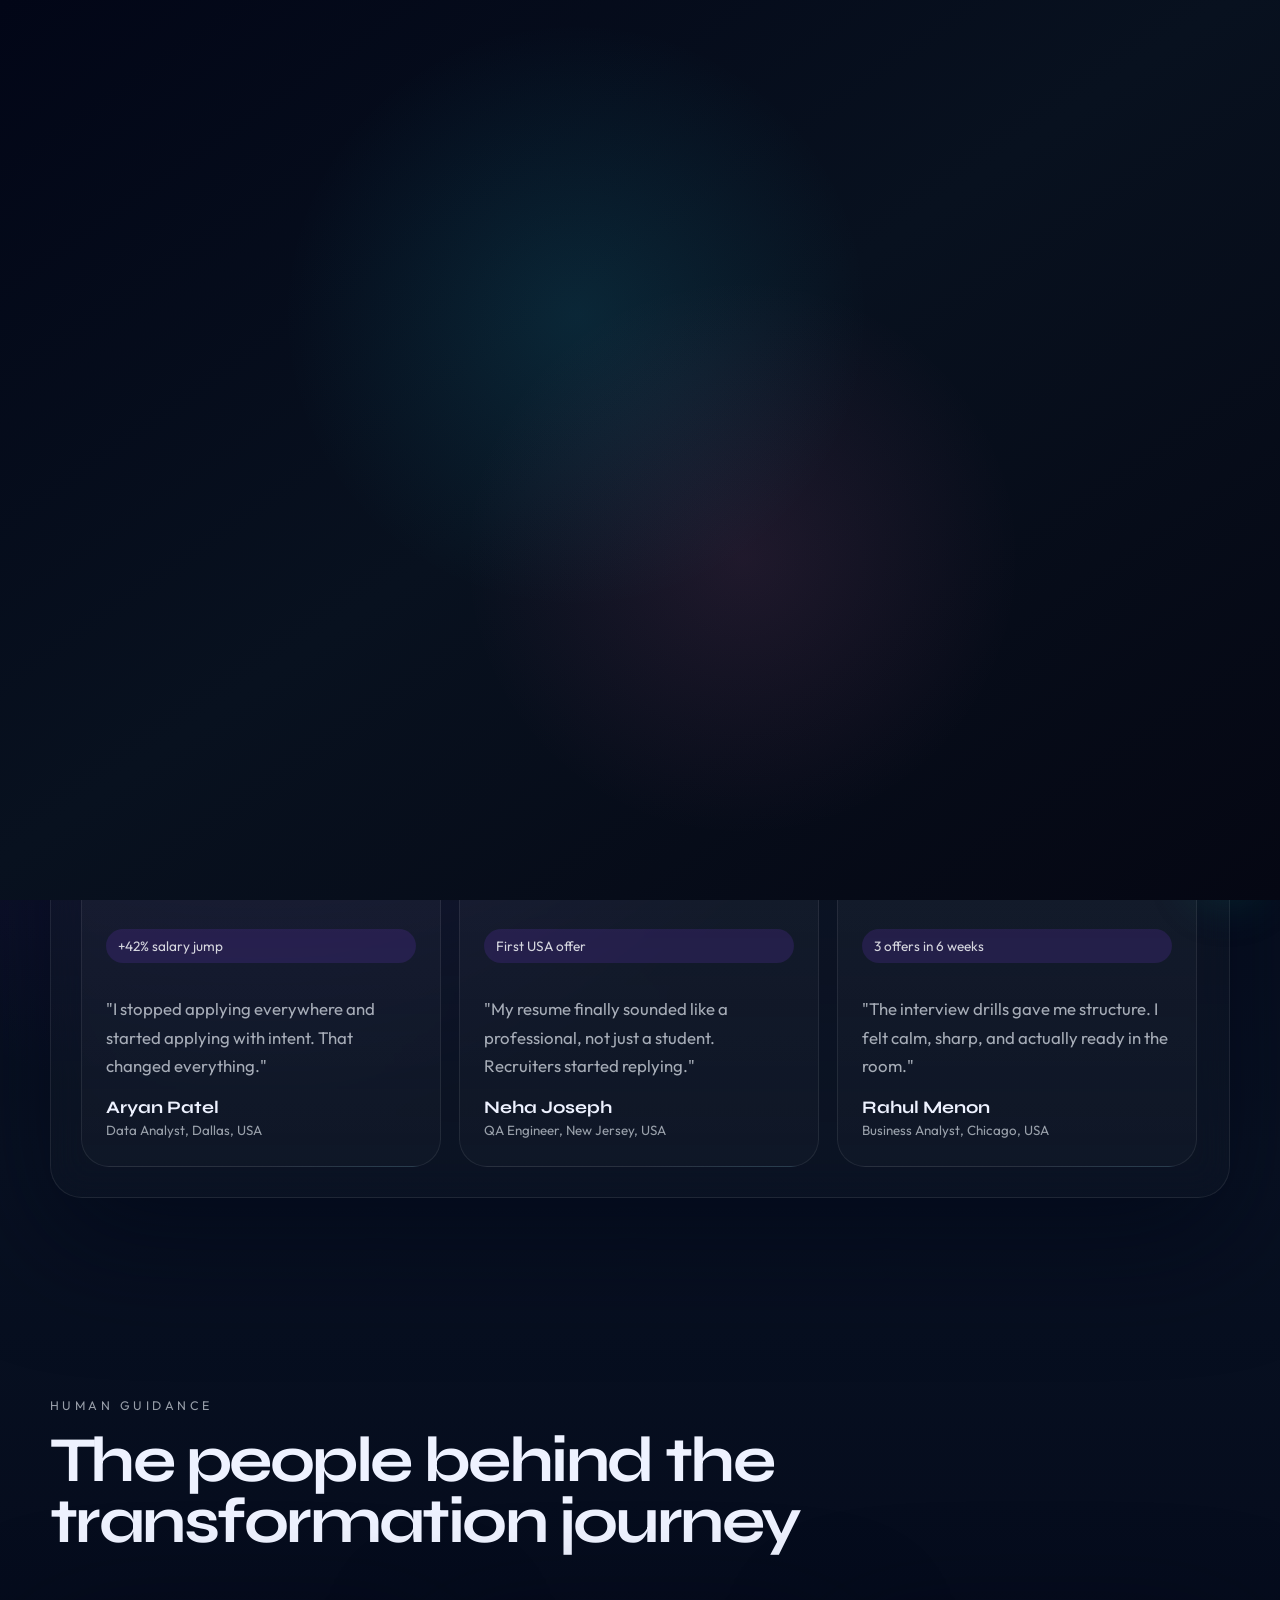
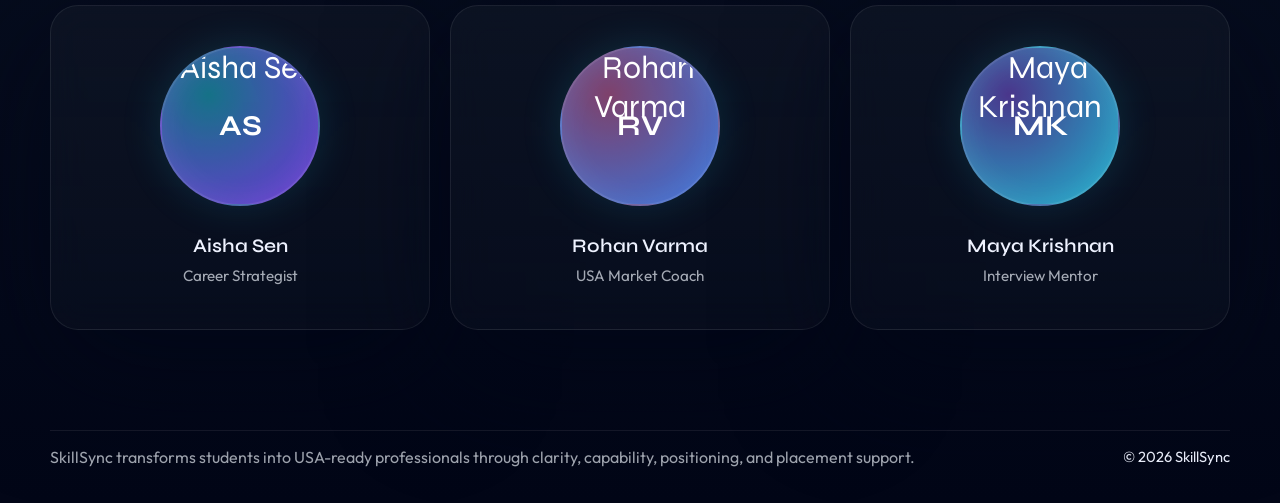
==== about.html @ c1b13c39 "feat: add blog page, implement Lottie-based loading animation, and introduce interactive UI elements" ====
<!DOCTYPE html>
<html lang="en">

<head>
    <meta charset="UTF-8">
    <meta name="viewport" content="width=device-width, initial-scale=1.0">
    <title>About | SkillSync | Our Team & Results</title>
    <meta name="description"
        content="Meet the SkillSync team. Learn about our coaches, success stories, and how we transform students into job-ready professionals.">
    <link rel="preconnect" href="https://fonts.googleapis.com">
    <link rel="preconnect" href="https://fonts.gstatic.com" crossorigin>
    <link
        href="https://fonts.googleapis.com/css2?family=Outfit:wght@300;400;500;600;700;800&family=Syne:wght@400;500;600;700;800&display=swap"
        rel="stylesheet">
    <link rel="stylesheet" href="style.css">
</head>

<body class="is-loading">
    <!-- LOGO LOADER -->
    <div id="logo-loader" role="status" aria-label="Loading SkillSync">
      <div class="loader-bg-glow"></div>
      <div class="loader-content">
        <div id="logo-loader-lottie" class="loader-lottie-wrap"></div>
        <p class="loader-brand">SKILLSYNC</p>
        <p class="loader-sub">USA Career Transformation</p>
        <div class="loader-line"><span></span></div>
      </div>
    </div>

    <!-- PRELOADER -->
    <div id="preloader" role="status" aria-live="polite" aria-label="Loading SkillSync">
        <div class="loader-inner">
            <h1 id="greeting"></h1>
        </div>
    </div>

    <div class="noise"></div>
    <div class="cursor cursor-dot"></div>
    <div class="cursor cursor-ring"></div>

    <a class="floating-whatsapp cursor-hover" href="https://wa.me/15551234567" target="_blank" rel="noreferrer"
        aria-label="Chat on WhatsApp">
        <svg viewBox="0 0 24 24" aria-hidden="true">
            <path
                d="M20.5 3.5A11.4 11.4 0 0 0 2.8 17.2L1 23l5.9-1.7a11.5 11.5 0 0 0 5.1 1.2h.1A11.5 11.5 0 0 0 20.5 3.5Zm-8.4 17.1a9.4 9.4 0 0 1-4.8-1.3l-.4-.2-3.5 1 1-3.4-.2-.4a9.4 9.4 0 1 1 7.9 4.3Zm5.2-7.1c-.3-.1-1.9-.9-2.2-1-.3-.1-.5-.1-.8.2l-.6.8c-.2.2-.4.2-.7.1a7.6 7.6 0 0 1-3.7-3.2c-.2-.3 0-.5.1-.7l.5-.6c.2-.2.2-.4.3-.6.1-.2 0-.4 0-.6L9.3 5.8c-.2-.5-.4-.4-.6-.4h-.5c-.2 0-.6.1-.9.4-.3.3-1.1 1.1-1.1 2.7 0 1.6 1.2 3.2 1.4 3.4.1.2 2.3 3.6 5.8 4.8 2.9 1 3.5.8 4.1.8.6-.1 1.9-.8 2.2-1.6.3-.8.3-1.5.2-1.6-.1-.2-.3-.2-.6-.4Z">
            </path>
        </svg>
    </a>

    <header class="site-header">
        <div class="container nav-shell">
            <a class="brand cursor-hover" href="index.html" aria-label="SkillSync Home">
                <img src="assets/logobw.svg" alt="SkillSync">
            </a>
            <button class="mobile-menu-toggle cursor-hover" id="mobileMenuToggle" aria-label="Toggle menu">
                <span></span>
                <span></span>
                <span></span>
            </button>
            <nav class="site-nav" id="siteNav">
                <a class="cursor-hover" href="index.html">Home</a>
                <a class="cursor-hover" href="services.html">Services</a>
                <a class="cursor-hover" href="about.html">About</a>
                <a class="cursor-hover" href="blog.html">Blog</a>
                <a class="cursor-hover" href="contact.html">Contact</a>
            </nav>
            <a class="nav-cta button button-small cursor-hover magnetic" href="contact.html">Book Strategy Call</a>
        </div>
    </header>

    <main id="top">
        <section id="proof" class="testimonials section">
            <div class="container">
                <div class="section-intro" data-reveal>
                    <p class="eyebrow">Proof In Motion</p>
                    <h2>Career wins that started with uncertainty and ended with clear traction</h2>
                </div>

                <div class="carousel-shell glass-panel" data-reveal>
                    <div class="carousel-header">
                        <p>Student-to-professional outcomes</p>
                        <div class="carousel-controls">
                            <button class="carousel-button cursor-hover" type="button" data-carousel="prev"
                                aria-label="Previous testimonial">Prev</button>
                            <button class="carousel-button cursor-hover" type="button" data-carousel="next"
                                aria-label="Next testimonial">Next</button>
                        </div>
                    </div>

                    <div class="carousel-window">
                        <div class="carousel-track">
                            <article class="testimonial-card">
                                <img src="https://images.unsplash.com/photo-1500648767791-00dcc994a43e?w=800&h=1000&fit=crop&crop=faces"
                                    alt="Aryan Patel" class="testimonial-avatar testimonial-avatar--focus-top">
                                <div class="testimonial-content">
                                    <span class="salary-badge">+42% salary jump</span>
                                    <p>"I stopped applying everywhere and started applying with intent. That changed
                                        everything."</p>
                                    <div style="margin-top: auto;">
                                        <h3>Aryan Patel</h3>
                                        <small>Data Analyst, Dallas, USA</small>
                                    </div>
                                </div>
                            </article>
                            <article class="testimonial-card">
                                <img src="https://images.unsplash.com/photo-1494790108377-be9c29b29330?w=800&h=1000&fit=crop&crop=faces"
                                    alt="Neha Joseph" class="testimonial-avatar">
                                <div class="testimonial-content">
                                    <span class="salary-badge">First USA offer</span>
                                    <p>"My resume finally sounded like a professional, not just a student. Recruiters
                                        started replying."
                                    </p>
                                    <div style="margin-top: auto;">
                                        <h3>Neha Joseph</h3>
                                        <small>QA Engineer, New Jersey, USA</small>
                                    </div>
                                </div>
                            </article>
                            <article class="testimonial-card">
                                <img src="https://images.unsplash.com/photo-1506794778202-cad84cf45f1d?w=800&h=1000&fit=crop&crop=faces"
                                    alt="Rahul Menon" class="testimonial-avatar">
                                <div class="testimonial-content">
                                    <span class="salary-badge">3 offers in 6 weeks</span>
                                    <p>"The interview drills gave me structure. I felt calm, sharp, and actually ready
                                        in the room."</p>
                                    <div style="margin-top: auto;">
                                        <h3>Rahul Menon</h3>
                                        <small>Business Analyst, Chicago, USA</small>
                                    </div>
                                </div>
                            </article>
                            <article class="testimonial-card">
                                <img src="https://images.unsplash.com/photo-1438761681033-6461ffad8d80?w=800&h=1000&fit=crop&crop=faces"
                                    alt="Sneha Reddy" class="testimonial-avatar testimonial-avatar--focus-right">
                                <div class="testimonial-content">
                                    <span class="salary-badge">Internship to full-time</span>
                                    <p>"They helped me position my projects like proof of capability, not just college
                                        assignments."</p>
                                    <div style="margin-top: auto;">
                                        <h3>Sneha Reddy</h3>
                                        <small>Software Engineer, Austin, USA</small>
                                    </div>
                                </div>
                            </article>
                        </div>
                    </div>
                </div>
            </div>
        </section>

        <section id="team" class="team section">
            <div class="container">
                <div class="section-intro" data-reveal>
                    <p class="eyebrow">Human Guidance</p>
                    <h2>The people behind the transformation journey</h2>
                </div>

                <div class="team-grid">
                    <article class="team-card glass-panel" data-reveal>
                        <div class="team-avatar avatar-a">
                            <img src="https://images.unsplash.com/photo-1544005313-94ddf0286df2?w=600&h=600&fit=crop"
                                alt="Aisha Sen" class="avatar-img">
                            <span class="avatar-initials">AS</span>
                        </div>
                        <div class="team-info">
                            <h3>Aisha Sen</h3>
                            <p>Career Strategist</p>
                        </div>
                        <a class="team-link cursor-hover" href="#" aria-label="Aisha Sen on LinkedIn">
                            <svg viewBox="0 0 24 24" aria-hidden="true">
                                <path
                                    d="M6.9 8.7H3.8V20h3.1V8.7Zm.2-3.6A1.8 1.8 0 1 0 3.5 5a1.8 1.8 0 0 0 3.6.1ZM20 13.1c0-3.4-1.8-5-4.3-5-2 0-2.9 1.1-3.4 1.9V8.7H9.2V20h3.1v-6.3c0-1.7.3-3.3 2.4-3.3 2 0 2 1.9 2 3.4V20H20v-6.9Z">
                                </path>
                            </svg>
                        </a>
                    </article>

                    <article class="team-card glass-panel" data-reveal>
                        <div class="team-avatar avatar-b">
                            <img src="https://images.unsplash.com/photo-1547425260-76bcadfb4f2c?w=600&h=600&fit=crop"
                                alt="Rohan Varma" class="avatar-img">
                            <span class="avatar-initials">RV</span>
                        </div>
                        <div class="team-info">
                            <h3>Rohan Varma</h3>
                            <p>USA Market Coach</p>
                        </div>
                        <a class="team-link cursor-hover" href="#" aria-label="Rohan Varma on LinkedIn">
                            <svg viewBox="0 0 24 24" aria-hidden="true">
                                <path
                                    d="M6.9 8.7H3.8V20h3.1V8.7Zm.2-3.6A1.8 1.8 0 1 0 3.5 5a1.8 1.8 0 0 0 3.6.1ZM20 13.1c0-3.4-1.8-5-4.3-5-2 0-2.9 1.1-3.4 1.9V8.7H9.2V20h3.1v-6.3c0-1.7.3-3.3 2.4-3.3 2 0 2 1.9 2 3.4V20H20v-6.9Z">
                                </path>
                            </svg>
                        </a>
                    </article>

                    <article class="team-card glass-panel" data-reveal>
                        <div class="team-avatar avatar-c">
                            <img src="https://images.unsplash.com/photo-1524504388940-b1c1722653e1?w=600&h=600&fit=crop"
                                alt="Maya Krishnan" class="avatar-img">
                            <span class="avatar-initials">MK</span>
                        </div>
                        <div class="team-info">
                            <h3>Maya Krishnan</h3>
                            <p>Interview Mentor</p>
                        </div>
                        <a class="team-link cursor-hover" href="#" aria-label="Maya Krishnan on LinkedIn">
                            <svg viewBox="0 0 24 24" aria-hidden="true">
                                <path
                                    d="M6.9 8.7H3.8V20h3.1V8.7Zm.2-3.6A1.8 1.8 0 1 0 3.5 5a1.8 1.8 0 0 0 3.6.1ZM20 13.1c0-3.4-1.8-5-4.3-5-2 0-2.9 1.1-3.4 1.9V8.7H9.2V20h3.1v-6.3c0-1.7.3-3.3 2.4-3.3 2 0 2 1.9 2 3.4V20H20v-6.9Z">
                                </path>
                            </svg>
                        </a>
                    </article>
                </div>
            </div>
        </section>
    </main>

    <footer class="site-footer">
        <div class="container footer-shell">
            <p>SkillSync transforms students into USA-ready professionals through clarity, capability, positioning, and
                placement support.</p>
            <span>&copy; 2026 SkillSync</span>
        </div>
    </footer>

    <script src="https://cdn.jsdelivr.net/npm/gsap@3.12.7/dist/gsap.min.js"></script>
    <script src="https://cdn.jsdelivr.net/npm/gsap@3.12.7/dist/ScrollTrigger.min.js"></script>
    <script src="https://unpkg.com/@studio-freight/lenis@1.0.42/dist/lenis.min.js"></script>
    <script src="https://cdnjs.cloudflare.com/ajax/libs/bodymovin/5.12.2/lottie.min.js"></script>
    <script src="main.js"></script>
</body>

</html>
---- style.css ----
:root {
  --bg: #020617;
  --bg-alt: #0f172a;
  --surface: rgba(15, 23, 42, 0.56);
  --surface-strong: rgba(15, 23, 42, 0.76);
  --line: rgba(255, 255, 255, 0.1);
  --text: #eef2ff;
  --muted: rgba(226, 232, 240, 0.72);
  --violet: #8b5cf6;
  --violet-strong: #7c3aed;
  --cyan: #22d3ee;
  --pink: #f472b6;
  --stage-glow: rgba(139, 92, 246, 0.45);
  --shadow: 0 40px 120px rgba(2, 6, 23, 0.6);
  --radius: 28px;
  --container: min(1180px, calc(100vw - 40px));
}

*,
*::before,
*::after {
  box-sizing: border-box;
}

html {
  scroll-behavior: smooth;
}

body {
  margin: 0;
  font-family: 'Outfit', sans-serif;
  color: var(--text);
  background:
    radial-gradient(
      circle at 20% 20%,
      rgba(124, 58, 237, 0.22),
      transparent 35%
    ),
    radial-gradient(
      circle at 80% 10%,
      rgba(34, 211, 238, 0.18),
      transparent 28%
    ),
    linear-gradient(180deg, #020617 0%, #081122 55%, #020617 100%);
  overflow-x: hidden;
}

body[data-stage='1'] {
  --stage-glow: rgba(34, 211, 238, 0.4);
}

body[data-stage='2'] {
  --stage-glow: rgba(244, 114, 182, 0.36);
}

body[data-stage='3'] {
  --stage-glow: rgba(139, 92, 246, 0.52);
}

body.is-loading {
  overflow: hidden;
}

#logo-loader {
  position: fixed;
  inset: 0;
  background: #020617;
  display: none;
  justify-content: center;
  align-items: center;
  z-index: 10000;
  will-change: transform;
  overflow: hidden;
}

/* Animated ambient glow */
.loader-bg-glow {
  position: absolute;
  width: 70vmax;
  height: 70vmax;
  border-radius: 50%;
  background: radial-gradient(
    circle,
    rgba(124, 58, 237, 0.2) 0%,
    rgba(34, 211, 238, 0.1) 38%,
    transparent 68%
  );
  filter: blur(48px);
  animation: loaderGlowPulse 3.5s ease-in-out infinite;
  pointer-events: none;
}

@keyframes loaderGlowPulse {
  0%, 100% { transform: scale(1); opacity: 0.8; }
  50% { transform: scale(1.12); opacity: 1; }
}

/* Centered content stack */
.loader-content {
  position: relative;
  z-index: 1;
  display: flex;
  flex-direction: column;
  align-items: center;
  gap: 14px;
}

/* Lottie icon — mask vignette knocks out baked-in background */
.loader-lottie-wrap {
  width: clamp(150px, 20vw, 210px);
  height: clamp(150px, 20vw, 210px);
  flex-shrink: 0;
  -webkit-mask-image: radial-gradient(circle at 50% 50%, black 42%, transparent 72%);
  mask-image: radial-gradient(circle at 50% 50%, black 42%, transparent 72%);
  margin-bottom: 4px;
}

.loader-lottie-wrap > svg {
  width: 100% !important;
  height: 100% !important;
}

/* Brand name */
.loader-brand {
  font-family: 'Syne', sans-serif;
  font-size: clamp(1.1rem, 2.8vw, 1.9rem);
  font-weight: 800;
  letter-spacing: 0.38em;
  color: white;
  margin: 0;
  text-indent: 0.38em; /* compensate letter-spacing on last char */
}

/* Tagline */
.loader-sub {
  font-size: 0.7rem;
  letter-spacing: 0.26em;
  text-transform: uppercase;
  color: rgba(226, 232, 240, 0.38);
  margin: 0;
  text-indent: 0.26em;
}

/* Progress sweep line */
.loader-line {
  width: min(220px, 60vw);
  height: 1px;
  background: rgba(255, 255, 255, 0.07);
  position: relative;
  overflow: hidden;
  margin-top: 6px;
  border-radius: 1px;
}

.loader-line span {
  position: absolute;
  left: -100%;
  top: 0;
  width: 60%;
  height: 100%;
  background: linear-gradient(90deg, transparent, var(--violet), var(--cyan), transparent);
  border-radius: inherit;
}


#preloader {
  position: fixed;
  inset: 0;
  background:
    radial-gradient(
      circle at 45% 35%,
      rgba(34, 211, 238, 0.12),
      transparent 32%
    ),
    radial-gradient(
      circle at 58% 62%,
      rgba(244, 114, 182, 0.1),
      transparent 30%
    ),
    linear-gradient(145deg, #020617 0%, #08111f 48%, #050713 100%);
  color: #fff;
  display: flex;
  justify-content: center;
  align-items: center;
  z-index: 9999;

  clip-path: circle(100% at 50% 50%);
  will-change: transform;
}

/* INNER */
.loader-inner {
  display: flex;
  align-items: center;
  justify-content: center;
  width: 100%;
  height: 100%;
  padding: 0;
}

/* TEXT */
#greeting {
  font-size: clamp(3rem, 12vw, 9rem);
  font-weight: 700;
  letter-spacing: 2px;
  display: inline-block;
  font-family: 'Outfit', sans-serif;
  text-shadow: 0 22px 70px rgba(34, 211, 238, 0.18);
  margin: 0;
  line-height: 1;
}

/* LETTERS */
.letter {
  display: inline-block;
  opacity: 0;
  will-change: opacity, transform, filter;
}

img {
  max-width: 100%;
  display: block;
}

a {
  color: inherit;
  text-decoration: none;
}

button,
input,
textarea {
  font: inherit;
}

button {
  border: 0;
  background: none;
  color: inherit;
}

.noise {
  position: fixed;
  inset: 0;
  pointer-events: none;
  opacity: 0.12;
  mix-blend-mode: soft-light;
  background-image: url("data:image/svg+xml,%3Csvg xmlns='http://www.w3.org/2000/svg' width='180' height='180' viewBox='0 0 180 180'%3E%3Cfilter id='n'%3E%3CfeTurbulence type='fractalNoise' baseFrequency='.75' numOctaves='2' stitchTiles='stitch'/%3E%3C/filter%3E%3Crect width='180' height='180' filter='url(%23n)' opacity='.85'/%3E%3C/svg%3E");
}

.container {
  width: var(--container);
  margin: 0 auto;
}

.section {
  position: relative;
  padding: 120px 0;
}

.section-intro {
  max-width: 760px;
  margin-bottom: 52px;
}

.section-intro h2,
.hero-copy h1,
.contact-copy h2 {
  margin: 0;
  font-family: 'Syne', sans-serif;
  font-weight: 700;
  line-height: 0.95;
  letter-spacing: -0.04em;
}

.section-intro h2 {
  font-size: clamp(2.5rem, 5vw, 4.8rem);
}

.eyebrow {
  margin: 0 0 18px;
  font-size: 0.78rem;
  letter-spacing: 0.28em;
  text-transform: uppercase;
  color: rgba(226, 232, 240, 0.66);
}

.glass-panel {
  background: linear-gradient(
    180deg,
    rgba(17, 24, 39, 0.6),
    rgba(17, 24, 39, 0.32)
  );
  border: 1px solid rgba(255, 255, 255, 0.08);
  box-shadow: var(--shadow);
  backdrop-filter: blur(18px);
  -webkit-backdrop-filter: blur(18px);
}

.site-header {
  position: fixed;
  top: 16px;
  left: 0;
  width: 100%;
  z-index: 20;
}

.nav-shell {
  display: flex;
  align-items: center;
  justify-content: space-between;
  gap: 24px;
  padding: 14px 18px;
  border-radius: 999px;
  background: rgba(8, 15, 32, 0.52);
  border: 1px solid rgba(255, 255, 255, 0.08);
  backdrop-filter: blur(16px);
  position: relative;
}

.brand {
  flex: 0 0 auto;
}

.brand img {
  width: 160px;
  opacity: 0.96;
}

.site-nav {
  display: flex;
  align-items: center;
  gap: 28px;
  font-size: 0.92rem;
  color: rgba(226, 232, 240, 0.84);
}

.site-nav a {
  position: relative;
}

.site-nav a::after {
  content: '';
  position: absolute;
  left: 0;
  bottom: -8px;
  width: 100%;
  height: 1px;
  background: linear-gradient(90deg, transparent, var(--cyan), transparent);
  transform: scaleX(0);
  transform-origin: center;
  transition: transform 0.35s ease;
}

.site-nav a:hover::after {
  transform: scaleX(1);
}

.button {
  position: relative;
  display: inline-flex;
  align-items: center;
  justify-content: center;
  gap: 10px;
  min-height: 54px;
  padding: 0 28px;
  border-radius: 999px;
  color: #f8f7ff;
  background:
    linear-gradient(135deg, rgba(124, 58, 237, 0.96), rgba(139, 92, 246, 0.7)),
    linear-gradient(135deg, rgba(34, 211, 238, 0.4), transparent);
  box-shadow:
    inset 0 1px 0 rgba(255, 255, 255, 0.18),
    0 18px 40px rgba(124, 58, 237, 0.35);
  overflow: hidden;
  transition:
    transform 0.3s ease,
    box-shadow 0.3s ease;
}

.button::after {
  content: '';
  position: absolute;
  inset: 1px;
  border-radius: inherit;
  background: linear-gradient(
    135deg,
    rgba(255, 255, 255, 0.12),
    transparent 55%
  );
  pointer-events: none;
}

.button:hover {
  transform: translateY(-2px);
  box-shadow:
    inset 0 1px 0 rgba(255, 255, 255, 0.22),
    0 20px 60px rgba(124, 58, 237, 0.48);
}

.button-small {
  min-height: 46px;
  padding: 0 22px;
  font-size: 0.9rem;
}

.button-secondary {
  background: rgba(10, 17, 34, 0.66);
  border: 1px solid rgba(255, 255, 255, 0.12);
  box-shadow:
    inset 0 1px 0 rgba(255, 255, 255, 0.08),
    0 18px 40px rgba(2, 6, 23, 0.32);
}

.hero {
  min-height: 100svh;
  padding-top: 140px;
  display: flex;
  align-items: center;
}

.hero h1 {
  opacity: 0;
  transform: translateY(40px);
}

.hero-layout {
  position: relative;
  z-index: 2;
  display: grid;
  grid-template-columns: minmax(0, 1.2fr) minmax(320px, 0.8fr);
  align-items: center;
  gap: 48px;
}

.hero-copy h1 {
  font-size: clamp(3.6rem, 9vw, 7.2rem);
  max-width: 10ch;
}

.hero-text,
.contact-copy p,
.journey-kicker,
.journey-narrative p,
.hero-metrics p,
.service-card p,
.testimonial-card p,
.faq-answer p,
.team-card p,
.hero-panel p {
  color: var(--muted);
  line-height: 1.7;
}

.hero-text {
  max-width: 620px;
  margin: 28px 0 0;
  font-size: clamp(1rem, 2vw, 1.15rem);
}

.hero-line-accent,
.hero-line-lottie,
.section-accent-line,
.journey-line-lottie,
.hero-scanner-lottie,
.contact-hud,
.contact-scanner-lottie {
  display: none !important;
}


.hero-actions {
  display: flex;
  flex-wrap: wrap;
  gap: 16px;
  margin-top: 30px;
}

.hero-metrics {
  display: grid;
  grid-template-columns: repeat(3, minmax(0, 1fr));
  gap: 18px;
  margin-top: 46px;
}

.hero-metrics div {
  padding: 18px 20px;
  border-radius: 22px;
  background: rgba(15, 23, 42, 0.28);
  border: 1px solid rgba(255, 255, 255, 0.08);
}

.hero-metrics span {
  display: block;
  font-family: 'Syne', sans-serif;
  font-size: 1.7rem;
  color: white;
  margin-bottom: 10px;
}

.hero-metrics p,
.panel-tag,
.path-steps span,
.journey-label,
.salary-badge,
.form-note,
.footer-shell span {
  font-size: 0.92rem;
}

.hero-panel {
  position: relative;
  padding: 28px;
  border-radius: 28px;
  overflow: hidden;
}

.hero-panel-visual {
  position: relative;
  display: grid;
  place-items: center;
  margin: -6px -6px 24px;
  min-height: 250px;
  border-radius: 24px;
  overflow: hidden;
  background:
    radial-gradient(
      circle at 24% 20%,
      rgba(34, 211, 238, 0.18),
      transparent 34%
    ),
    radial-gradient(
      circle at 78% 22%,
      rgba(139, 92, 246, 0.18),
      transparent 30%
    ),
    linear-gradient(180deg, rgba(5, 12, 31, 0.94), rgba(10, 18, 41, 0.72));
  border: 1px solid rgba(255, 255, 255, 0.08);
}

.hero-panel-visual::after {
  content: '';
  position: absolute;
  inset: 0;
  background:
    linear-gradient(180deg, rgba(255, 255, 255, 0.02), transparent 35%),
    linear-gradient(90deg, rgba(255, 255, 255, 0.03) 1px, transparent 1px),
    linear-gradient(0deg, rgba(255, 255, 255, 0.02) 1px, transparent 1px);
  background-size:
    auto,
    34px 34px,
    34px 34px;
  mask-image: linear-gradient(180deg, rgba(0, 0, 0, 0.95), transparent 88%);
  pointer-events: none;
}

.hero-ui-lottie {
  position: relative;
  z-index: 1;
  width: 100%;
  height: 100%;
  min-height: 250px;
  max-height: 310px;
}

.panel-tag {
  margin-bottom: 18px;
  color: rgba(226, 232, 240, 0.74);
  text-transform: uppercase;
  letter-spacing: 0.14em;
}

.path-steps {
  display: grid;
  gap: 14px;
  margin-bottom: 22px;
}

.path-steps span {
  display: flex;
  align-items: center;
  gap: 12px;
}

.path-steps span::before {
  content: '';
  width: 10px;
  height: 10px;
  border-radius: 50%;
  background: linear-gradient(135deg, var(--violet), var(--cyan));
  box-shadow: 0 0 16px rgba(34, 211, 238, 0.8);
}

.panel-line {
  height: 130px;
  width: 1px;
  margin: 0 0 0 4px;
  background: rgba(255, 255, 255, 0.08);
  position: relative;
}

.panel-line span {
  position: absolute;
  top: 0;
  left: 50%;
  width: 6px;
  height: 46px;
  border-radius: 999px;
  background: linear-gradient(180deg, var(--cyan), var(--violet));
  transform: translateX(-50%);
  animation: slideLine 2.6s ease-in-out infinite;
}

@keyframes slideLine {
  0%,
  100% {
    transform: translate(-50%, 0);
    opacity: 0.4;
  }
  50% {
    transform: translate(-50%, 82px);
    opacity: 1;
  }
}

.hero-scene {
  position: absolute;
  inset: 0;
  overflow: hidden;
}

.sky-glow,
.orb,
.ring,
.mountain,
.fog,
.grid-haze {
  position: absolute;
  will-change: transform, opacity;
}

.sky-glow-a {
  inset: -20% auto auto -8%;
  width: 42vw;
  height: 42vw;
  background: radial-gradient(
    circle,
    rgba(139, 92, 246, 0.34),
    transparent 68%
  );
  filter: blur(24px);
}

.sky-glow-b {
  inset: 14% -10% auto auto;
  width: 34vw;
  height: 34vw;
  background: radial-gradient(
    circle,
    rgba(34, 211, 238, 0.18),
    transparent 68%
  );
  filter: blur(22px);
}

.orb {
  border-radius: 50%;
  mix-blend-mode: screen;
}

.orb-a {
  top: 16%;
  right: 17%;
  width: 180px;
  height: 180px;
  background: radial-gradient(
    circle at 30% 30%,
    rgba(255, 255, 255, 0.95),
    rgba(124, 58, 237, 0.36) 38%,
    transparent 72%
  );
  filter: blur(2px);
}

.orb-b {
  top: 27%;
  left: 10%;
  width: 88px;
  height: 88px;
  background: radial-gradient(
    circle at 30% 30%,
    rgba(34, 211, 238, 0.8),
    rgba(34, 211, 238, 0.08) 52%,
    transparent 72%
  );
}

.orb-c {
  top: 8%;
  left: 52%;
  width: 18px;
  height: 18px;
  background: radial-gradient(circle, rgba(244, 114, 182, 1), transparent 72%);
  box-shadow: 0 0 18px rgba(244, 114, 182, 0.9);
}

.ring-a {
  top: 9%;
  right: 22%;
  width: 240px;
  height: 240px;
  border-radius: 50%;
  border: 2px solid rgba(255, 255, 255, 0.6);
  filter: blur(0.2px);
  clip-path: polygon(48% 0, 100% 0, 100% 100%, 10% 100%, 0 48%);
  opacity: 0.54;
}

.mountain {
  left: 0;
  width: 100%;
  transform-origin: center bottom;
}

.mountain-back {
  bottom: 18%;
  height: 38vh;
  background: linear-gradient(
    180deg,
    rgba(25, 12, 68, 0.82),
    rgba(6, 7, 22, 0.98)
  );
  clip-path: polygon(
    0 78%,
    13% 62%,
    24% 70%,
    34% 44%,
    44% 73%,
    59% 35%,
    70% 72%,
    84% 21%,
    100% 71%,
    100% 100%,
    0 100%
  );
}

.mountain-mid {
  bottom: 6%;
  height: 42vh;
  background: linear-gradient(
    180deg,
    rgba(66, 34, 141, 0.9),
    rgba(20, 11, 54, 1)
  );
  clip-path: polygon(
    0 66%,
    11% 82%,
    26% 48%,
    41% 82%,
    56% 34%,
    68% 78%,
    87% 22%,
    100% 66%,
    100% 100%,
    0 100%
  );
  filter: drop-shadow(0 -24px 40px rgba(124, 58, 237, 0.28));
}

.mountain-front {
  bottom: -10%;
  height: 42vh;
  background: linear-gradient(
    180deg,
    rgba(186, 142, 255, 0.82),
    rgba(133, 88, 233, 0.9)
  );
  clip-path: polygon(
    0 45%,
    10% 34%,
    21% 46%,
    33% 26%,
    48% 39%,
    61% 18%,
    74% 39%,
    87% 22%,
    100% 44%,
    100% 100%,
    0 100%
  );
  filter: blur(2px);
}

.fog {
  left: -10%;
  width: 120%;
  border-radius: 50%;
  background: radial-gradient(
    circle,
    rgba(212, 169, 255, 0.24),
    transparent 68%
  );
}

.fog-a {
  bottom: 2%;
  height: 22vh;
  filter: blur(24px);
}

.fog-b {
  bottom: -8%;
  height: 34vh;
  opacity: 0.62;
  filter: blur(34px);
}

.grid-haze {
  inset: auto 0 0;
  height: 34vh;
  background:
    linear-gradient(180deg, transparent, rgba(156, 86, 255, 0.14)),
    linear-gradient(90deg, rgba(255, 255, 255, 0.07) 1px, transparent 1px),
    linear-gradient(0deg, rgba(255, 255, 255, 0.05) 1px, transparent 1px);
  background-size:
    auto,
    80px 80px,
    80px 80px;
  mask-image: linear-gradient(180deg, transparent, rgba(0, 0, 0, 0.9));
  opacity: 0.5;
}

.scene-lottie {
  position: absolute;
  pointer-events: none;
}

.hero-floating-lines {
  top: 10%;
  left: -4%;
  width: min(68vw, 920px);
  height: min(42vh, 380px);
  opacity: 0.16;
  mix-blend-mode: screen;
  filter: saturate(0.85) blur(0.2px);
}

.hero-scanner-lottie {
  top: 17%;
  left: 2%;
  width: min(30vw, 380px);
  height: min(21vw, 240px);
  opacity: 0.5;
  mix-blend-mode: screen;
  filter: drop-shadow(0 0 30px rgba(34, 211, 238, 0.26));
}

.scroll-indicator {
  position: absolute;
  left: 50%;
  bottom: 28px;
  z-index: 2;
  transform: translateX(-50%);
  display: inline-flex;
  flex-direction: column;
  align-items: center;
  gap: 12px;
  color: rgba(226, 232, 240, 0.68);
  font-size: 0.9rem;
}

.scroll-indicator i {
  position: relative;
  width: 1px;
  height: 84px;
  background: rgba(255, 255, 255, 0.14);
}

.scroll-indicator i::after {
  content: '';
  position: absolute;
  left: 50%;
  top: 0;
  width: 6px;
  height: 28px;
  border-radius: 999px;
  background: linear-gradient(180deg, var(--cyan), transparent);
  transform: translateX(-50%);
  animation: scrollPulse 2s ease-in-out infinite;
}

@keyframes scrollPulse {
  0% {
    opacity: 0;
    transform: translate(-50%, 0);
  }
  30% {
    opacity: 1;
  }
  100% {
    opacity: 0;
    transform: translate(-50%, 52px);
  }
}

.journey {
  padding-top: 140px;
}

.section-accent-line {
  position: relative;
  width: min(100%, 420px);
  height: 86px;
  margin-top: 18px;
  opacity: 0.96;
}

.journey-line-lottie {
  width: 100%;
  height: 100%;
  filter: hue-rotate(110deg) saturate(1.05);
}

.journey-track {
  min-height: 360vh;
}

.journey-pin {
  position: relative;
  width: var(--container);
  min-height: calc(100vh - 120px);
  margin: 0 auto;
  padding: 42px;
  border-radius: 36px;
  display: grid;
  grid-template-columns: minmax(250px, 0.92fr) minmax(320px, 1fr) minmax(
      260px,
      0.88fr
    );
  gap: 32px;
  align-items: center;
  overflow: hidden;
}

.journey-pin::before,
.journey-pin::after {
  content: '';
  position: absolute;
  border-radius: 50%;
  pointer-events: none;
  background: var(--stage-glow);
  filter: blur(60px);
  transition: background 0.4s ease;
}

.journey-pin::before {
  width: 300px;
  height: 300px;
  top: -80px;
  right: -60px;
}

.journey-pin::after {
  width: 240px;
  height: 240px;
  bottom: -40px;
  left: -80px;
}

.journey-sidebar,
.journey-copy,
.journey-visual {
  position: relative;
  z-index: 1;
}

.journey-label {
  margin: 0 0 20px;
  color: rgba(226, 232, 240, 0.74);
  letter-spacing: 0.16em;
  text-transform: uppercase;
}

.journey-stages {
  display: grid;
  gap: 16px;
}

.stage-card {
  padding: 18px 20px;
  border-radius: 22px;
  border: 1px solid rgba(255, 255, 255, 0.08);
  background: rgba(255, 255, 255, 0.03);
  transition:
    transform 0.35s ease,
    border-color 0.35s ease,
    background 0.35s ease,
    box-shadow 0.35s ease;
}

.stage-card.active {
  transform: translateX(10px);
  border-color: rgba(139, 92, 246, 0.35);
  background: linear-gradient(
    135deg,
    rgba(124, 58, 237, 0.18),
    rgba(34, 211, 238, 0.08)
  );
  box-shadow: 0 18px 40px rgba(8, 15, 32, 0.32);
}

.stage-card span {
  display: inline-block;
  margin-bottom: 10px;
  font-size: 0.78rem;
  letter-spacing: 0.14em;
  color: rgba(226, 232, 240, 0.56);
}

.stage-card h3,
.journey-narrative h3,
.service-card h3,
.testimonial-card h3,
.team-card h3 {
  margin: 0;
  font-family: 'Syne', sans-serif;
}

.testimonial-card h3 {
  margin: 0 0 4px 0;
  font-size: 1.1rem;
}

.stage-card p,
.journey-narrative p,
.testimonial-card small,
.team-card p {
  margin: 10px 0 0;
}

.journey-visual {
  display: flex;
  justify-content: center;
}

.lottie-shell {
  position: relative;
  width: min(100%, 430px);
  aspect-ratio: 1 / 1;
  display: grid;
  place-items: center;
  border-radius: 32px;
  overflow: hidden;
  background:
    radial-gradient(
      circle at 50% 50%,
      rgba(139, 92, 246, 0.14),
      transparent 55%
    ),
    linear-gradient(
      180deg,
      rgba(255, 255, 255, 0.05),
      rgba(255, 255, 255, 0.02)
    );
  border: 1px solid rgba(255, 255, 255, 0.08);
}

.lottie-player {
  position: relative;
  width: 100%;
  height: 100%;
  overflow: hidden;
}

.journey-glow {
  position: absolute;
  inset: 16%;
  border-radius: 50%;
  background: radial-gradient(
    circle,
    rgba(124, 58, 237, 0.22),
    transparent 68%
  );
  filter: blur(24px);
}

.lottie-player {
  position: relative;
  width: min(100%, 420px);
  aspect-ratio: 1 / 1;
}

.progress-orbit {
  position: relative;
  width: 220px;
  height: 220px;
  margin-bottom: 30px;
}

.progress-pulse {
  position: absolute;
  inset: -22%;
  display: grid;
  place-items: center;
  pointer-events: none;
  opacity: 0.46;
  filter: drop-shadow(0 0 28px rgba(34, 211, 238, 0.2));
}

.progress-pulse-lottie {
  width: 100%;
  height: 100%;
}

.progress-orbit svg {
  width: 100%;
  height: 100%;
  transform: rotate(-90deg);
}

.progress-track,
.progress-bar {
  fill: none;
  stroke-width: 10;
}

.progress-track {
  stroke: rgba(255, 255, 255, 0.08);
}

.progress-bar {
  stroke: url(#progressGradient);
  stroke-linecap: round;
  stroke-dasharray: 553;
  stroke-dashoffset: 414.75;
  filter: drop-shadow(0 0 10px rgba(34, 211, 238, 0.65));
}

.progress-core {
  position: absolute;
  inset: 22%;
  display: grid;
  place-items: center;
  align-content: center;
  border-radius: 50%;
  background: rgba(7, 11, 24, 0.74);
  border: 1px solid rgba(255, 255, 255, 0.08);
}

.progress-core span {
  font-family: 'Syne', sans-serif;
  font-size: 2.15rem;
}

.progress-core small {
  color: rgba(226, 232, 240, 0.68);
  letter-spacing: 0.12em;
  text-transform: uppercase;
}

.journey-copy {
  display: flex;
  flex-direction: column;
  align-items: flex-start;
}

.journey-narrative h3 {
  font-size: clamp(2rem, 4vw, 3.6rem);
  margin-top: 8px;
}

.journey-kicker {
  font-size: 1.25rem;
  color: white;
}

.services {
  padding-top: 80px;
}

.services .container {
  position: relative;
}

.services .section-intro {
  position: relative;
  z-index: 1;
  max-width: 720px;
}

.services-visual {
  position: absolute;
  top: -12px;
  right: -24px;
  width: min(34vw, 410px);
  pointer-events: none;
  z-index: 0;
  opacity: 0.92;
  filter: drop-shadow(0 30px 65px rgba(2, 6, 23, 0.42));
}

.job-match-lottie {
  width: 100%;
  aspect-ratio: 1 / 1;
}

.service-grid,
.team-grid {
  display: grid;
  grid-template-columns: repeat(4, minmax(0, 1fr));
  gap: 20px;
}

.service-grid {
  position: relative;
  z-index: 1;
}

.service-card,
.team-card,
.testimonial-card {
  padding: 28px;
  border-radius: 28px;
}

.service-card {
  position: relative;
  transform-style: preserve-3d;
  will-change: transform;
}

.service-card::after {
  content: '';
  position: absolute;
  inset: 1px;
  border-radius: inherit;
  background: linear-gradient(
    160deg,
    rgba(255, 255, 255, 0.1),
    transparent 55%
  );
  opacity: 0;
  transition: opacity 0.35s ease;
}

.service-card:hover::after {
  opacity: 1;
}

.service-icon,
.social-link,
.team-link,
.carousel-button {
  display: inline-flex;
  align-items: center;
  justify-content: center;
}

.service-icon {
  width: 58px;
  height: 58px;
  border-radius: 18px;
  margin-bottom: 24px;
  background: linear-gradient(
    135deg,
    rgba(124, 58, 237, 0.22),
    rgba(34, 211, 238, 0.14)
  );
  border: 1px solid rgba(255, 255, 255, 0.08);
}

.service-icon svg,
.floating-whatsapp svg,
.social-link svg,
.team-link svg {
  width: 24px;
  height: 24px;
  fill: none;
  stroke: currentColor;
  stroke-width: 1.7;
  stroke-linecap: round;
  stroke-linejoin: round;
}

.service-card:hover {
  box-shadow:
    0 0 0 1px rgba(139, 92, 246, 0.2),
    0 24px 60px rgba(34, 211, 238, 0.12),
    var(--shadow);
}

.carousel-shell {
  padding: 30px;
  border-radius: 32px;
  overflow: hidden;
}

.carousel-header {
  display: flex;
  align-items: center;
  justify-content: space-between;
  gap: 20px;
  margin-bottom: 26px;
}

.carousel-header p,
.footer-shell p {
  margin: 0;
  color: rgba(226, 232, 240, 0.72);
}

.carousel-controls {
  display: flex;
  gap: 10px;
}

.carousel-button,
.social-link,
.team-link {
  width: 46px;
  height: 46px;
  border-radius: 50%;
  border: 1px solid rgba(255, 255, 255, 0.1);
  background: rgba(255, 255, 255, 0.04);
  transition:
    transform 0.3s ease,
    background 0.3s ease,
    border-color 0.3s ease;
}

.carousel-button:hover,
.social-link:hover,
.team-link:hover {
  transform: translateY(-2px);
  border-color: rgba(34, 211, 238, 0.38);
  background: rgba(34, 211, 238, 0.08);
}

.carousel-window {
  overflow: hidden;
}

.carousel-track {
  display: flex;
  gap: 18px;
  will-change: transform;
}

.testimonial-card {
  flex: 0 0 min(360px, calc(100vw - 72px));
  min-height: 380px;
  background:
    radial-gradient(
      circle at 90% 10%,
      rgba(34, 211, 238, 0.12),
      transparent 26%
    ),
    linear-gradient(
      180deg,
      rgba(255, 255, 255, 0.05),
      rgba(255, 255, 255, 0.02)
    );
  border: 1px solid rgba(255, 255, 255, 0.08);
  display: flex;
  flex-direction: column;
  padding: 0;
  overflow: hidden;
}

.testimonial-avatar {
  width: 100%;
  aspect-ratio: 4 / 3;
  height: auto;
  object-fit: cover;
  object-position: center 38%;
  display: block;
}

.testimonial-avatar--focus-top {
  object-position: center 36%;
}

.testimonial-avatar--focus-right {
  object-position: 58% 38%;
}

.testimonial-content {
  padding: 28px 24px;
  flex: 1;
  display: flex;
  flex-direction: column;
}

.salary-badge {
  display: inline-flex;
  padding: 8px 12px;
  border-radius: 999px;
  background: rgba(124, 58, 237, 0.16);
  color: rgba(248, 250, 252, 0.84);
  margin-bottom: 16px;
  font-size: 0.85rem;
}

.testimonial-card p {
  font-size: 1.05rem;
  margin-bottom: 16px;
}

.testimonial-card small {
  display: block;
  color: rgba(226, 232, 240, 0.66);
  margin: 0;
}

.team-grid {
  grid-template-columns: repeat(3, minmax(0, 1fr));
}

.team-card {
  text-align: center;
  position: relative;
  display: flex;
  flex-direction: column;
  align-items: center;
  padding: 40px 32px;
}

.team-avatar {
  width: 160px;
  height: 160px;
  margin: 0 auto 28px;
  border-radius: 50%;
  display: grid;
  place-items: center;
  font-family: 'Syne', sans-serif;
  font-size: 2rem;
  color: white;
  border: 2px solid rgba(255, 255, 255, 0.12);
  box-shadow:
    0 0 40px rgba(34, 211, 238, 0.15),
    inset 0 0 30px rgba(255, 255, 255, 0.08);
  position: relative;
  overflow: hidden;
}

.avatar-img {
  width: 100%;
  height: 100%;
  object-fit: cover;
  border-radius: 50%;
  display: block;
}

/* Ensure team and testimonial images are fully visible and responsive */
.team-avatar,
.testimonial-card {
  -webkit-font-smoothing: auto;
  -moz-osx-font-smoothing: auto;
}

/* On larger viewports make space less aggressive and keep images visible */
@media (min-width: 1000px) {
  .section { padding: 100px 0; }
  .hero { padding-top: 120px; }
  .service-grid, .team-grid { grid-template-columns: repeat(3, minmax(0, 1fr)); }
  .testimonial-card { min-height: 380px; }
}

@media (min-width: 1400px) {
  .service-grid, .team-grid { grid-template-columns: repeat(4, minmax(0, 1fr)); }
  .container { width: min(1320px, calc(100vw - 80px)); }
}

/* Ensure main content isn't hidden under fixed header on larger screens */
@media (min-width: 900px) {
  main { padding-top: 100px; }
  .hero { padding-top: 160px; }
}

.avatar-initials {
  position: absolute;
  opacity: 1;
  transition: opacity 0.22s ease;
  font-weight: 700;
  font-size: 1.8rem;
}

/* When avatar has a valid image, hide the initials */
.team-avatar.has-img .avatar-initials {
  opacity: 0;
}

.team-info {
  flex: 1;
  width: 100%;
}

.team-card h3 {
  margin: 0 0 6px;
  font-size: 1.2rem;
  font-weight: 600;
}

.team-card p {
  margin: 0;
  font-size: 0.95rem;
  color: var(--muted);
}

.avatar-a {
  background: radial-gradient(
    circle at 30% 30%,
    rgba(34, 211, 238, 0.5),
    rgba(124, 58, 237, 0.9)
  );
}

.avatar-b {
  background: radial-gradient(
    circle at 30% 30%,
    rgba(244, 114, 182, 0.5),
    rgba(59, 130, 246, 0.9)
  );
}

.avatar-c {
  background: radial-gradient(
    circle at 30% 30%,
    rgba(139, 92, 246, 0.5),
    rgba(34, 211, 238, 0.85)
  );
}

.team-link {
  position: absolute;
  top: 32px;
  right: 32px;
  width: 40px;
  height: 40px;
  display: flex;
  align-items: center;
  justify-content: center;
  opacity: 0;
  transform: scale(0.85) translateY(8px);
  transition:
    opacity 0.35s ease,
    transform 0.35s ease,
    background 0.3s ease,
    border-color 0.3s ease;
  background: rgba(34, 211, 238, 0.15);
  border: 1px solid rgba(34, 211, 238, 0.3);
  border-radius: 50%;
  backdrop-filter: blur(8px);
}

.team-link svg {
  width: 20px;
  height: 20px;
  fill: var(--cyan);
}

.team-card:hover .team-link {
  opacity: 1;
  transform: scale(1) translateY(0);
  background: rgba(34, 211, 238, 0.25);
  border-color: rgba(34, 211, 238, 0.5);
}

.faq-grid {
  display: grid;
  grid-template-columns: minmax(0, 0.9fr) minmax(0, 1.1fr);
  gap: 32px;
  align-items: start;
}

.faq-list {
  display: grid;
  gap: 14px;
}

.faq-item {
  padding: 0 24px;
  border-radius: 24px;
  background: rgba(255, 255, 255, 0.04);
  border: 1px solid rgba(255, 255, 255, 0.08);
}

.faq-question {
  width: 100%;
  min-height: 84px;
  display: flex;
  align-items: center;
  justify-content: space-between;
  gap: 20px;
  text-align: left;
}

.faq-question span {
  font-size: 1.08rem;
}

.faq-question i {
  position: relative;
  width: 16px;
  height: 16px;
  flex: 0 0 auto;
}

.faq-question i::before,
.faq-question i::after {
  content: '';
  position: absolute;
  top: 50%;
  left: 50%;
  width: 16px;
  height: 1.5px;
  background: white;
  transform: translate(-50%, -50%);
  transition:
    transform 0.25s ease,
    opacity 0.25s ease;
}

.faq-question i::after {
  transform: translate(-50%, -50%) rotate(90deg);
}

.faq-item.active .faq-question i::after {
  opacity: 0;
}

.faq-answer {
  height: 0;
  overflow: hidden;
}

.faq-answer p {
  margin: 0 0 24px;
}

.contact-shell {
  position: relative;
  display: grid;
  grid-template-columns: minmax(0, 0.95fr) minmax(340px, 0.9fr);
  gap: 34px;
  padding: 42px;
  border-radius: 34px;
  overflow: hidden;
}

.contact-hud {
  position: absolute;
  top: 58px;
  right: 18px;
  width: min(30vw, 320px);
  height: 210px;
  opacity: 0.22;
  pointer-events: none;
  mix-blend-mode: screen;
  filter: drop-shadow(0 0 34px rgba(34, 211, 238, 0.18));
}

.contact-scanner-lottie {
  width: 100%;
  height: 100%;
}

.contact-copy h2 {
  font-size: clamp(2.4rem, 4vw, 4.5rem);
  max-width: 10ch;
}

.contact-copy,
.contact-form {
  position: relative;
  z-index: 1;
}

.contact-actions {
  display: flex;
  flex-wrap: wrap;
  align-items: center;
  gap: 18px;
  margin-top: 28px;
}

.social-row {
  display: flex;
  gap: 10px;
}

.contact-form {
  display: grid;
  gap: 18px;
}

.form-success {
  display: grid;
  grid-template-columns: auto 1fr;
  align-items: center;
  gap: 14px;
  padding: 0 16px;
  max-height: 0;
  overflow: hidden;
  border-radius: 22px;
  border: 1px solid transparent;
  background: rgba(34, 211, 238, 0.02);
  opacity: 0;
  transform: translateY(10px);
  transition:
    max-height 0.45s ease,
    padding 0.45s ease,
    opacity 0.35s ease,
    transform 0.35s ease,
    border-color 0.35s ease,
    background 0.35s ease;
}

.form-success p {
  margin: 0;
  color: rgba(226, 232, 240, 0.8);
}

.form-success.is-visible {
  padding: 14px 16px;
  max-height: 120px;
  opacity: 1;
  transform: translateY(0);
  border-color: rgba(34, 211, 238, 0.16);
  background: linear-gradient(
    135deg,
    rgba(34, 211, 238, 0.1),
    rgba(139, 92, 246, 0.08)
  );
}

.form-rocket-lottie {
  width: 64px;
  height: 64px;
}

.field {
  position: relative;
}

.field input,
.field textarea {
  width: 100%;
  padding: 24px 18px 12px;
  border-radius: 18px;
  border: 1px solid rgba(255, 255, 255, 0.1);
  background: rgba(255, 255, 255, 0.04);
  color: white;
  outline: none;
  transition:
    border-color 0.3s ease,
    background 0.3s ease,
    box-shadow 0.3s ease;
}

.field input:focus,
.field textarea:focus {
  border-color: rgba(34, 211, 238, 0.4);
  background: rgba(255, 255, 255, 0.06);
  box-shadow: 0 0 0 4px rgba(34, 211, 238, 0.08);
}

.field label {
  position: absolute;
  left: 18px;
  top: 18px;
  color: rgba(226, 232, 240, 0.62);
  pointer-events: none;
  transition:
    transform 0.2s ease,
    font-size 0.2s ease,
    color 0.2s ease;
}

.field input:focus + label,
.field input:not(:placeholder-shown) + label,
.field textarea:focus + label,
.field textarea:not(:placeholder-shown) + label {
  transform: translateY(-10px);
  font-size: 0.78rem;
  color: rgba(34, 211, 238, 0.88);
}

.form-note {
  color: rgba(226, 232, 240, 0.62);
}

.site-footer {
  padding: 0 0 36px;
}

.footer-shell {
  display: flex;
  align-items: center;
  justify-content: space-between;
  gap: 20px;
  padding-top: 16px;
  border-top: 1px solid rgba(255, 255, 255, 0.08);
}

.floating-whatsapp {
  position: fixed;
  right: 22px;
  bottom: 22px;
  z-index: 30;
  width: 62px;
  height: 62px;
  border-radius: 50%;
  display: grid;
  place-items: center;
  color: white;
  background: linear-gradient(135deg, #25d366, #128c7e);
  box-shadow: 0 22px 50px rgba(18, 140, 126, 0.28);
}

.floating-whatsapp svg {
  width: 28px;
  height: 28px;
  fill: currentColor;
  stroke: none;
}

.cursor {
  position: fixed;
  top: 0;
  left: 0;
  pointer-events: none;
  z-index: 40;
  opacity: 0;
}

.cursor-dot {
  width: 8px;
  height: 8px;
  margin: -4px 0 0 -4px;
  border-radius: 50%;
  background: white;
  box-shadow: 0 0 14px rgba(255, 255, 255, 0.6);
}

.cursor-ring {
  width: 34px;
  height: 34px;
  margin: -17px 0 0 -17px;
  border-radius: 50%;
  border: 1px solid rgba(255, 255, 255, 0.32);
  box-shadow:
    0 0 24px rgba(124, 58, 237, 0.22),
    inset 0 0 16px rgba(34, 211, 238, 0.1);
}

body.cursor-active .cursor {
  opacity: 1;
}

body.cursor-expanded .cursor-ring {
  transform: scale(1.9);
  border-color: rgba(34, 211, 238, 0.4);
}

[data-reveal] {
  opacity: 1;
  transform: none;
}

svg defs {
  position: absolute;
}

.progress-orbit svg::before {
  content: '';
}

:is(
    .hero-ui-lottie,
    .hero-scanner-lottie,
    .journey-line-lottie,
    .progress-pulse-lottie,
    .job-match-lottie,
    .form-rocket-lottie
  )
  > svg {
  width: 100% !important;
  height: 100% !important;
}

/* Mobile Menu Styles */
.mobile-menu-toggle {
  display: none;
  flex-direction: column;
  gap: 5px;
  width: 32px;
  height: 28px;
  padding: 0;
  margin: 0;
  background: none;
  border: none;
  cursor: pointer;
  z-index: 21;
}

.mobile-menu-toggle span {
  width: 100%;
  height: 2px;
  background: rgba(226, 232, 240, 0.84);
  border-radius: 2px;
  transition: all 0.3s ease;
  display: block;
}

.mobile-menu-toggle.is-active span:nth-child(1) {
  transform: rotate(45deg) translate(9px, 9px);
}

.mobile-menu-toggle.is-active span:nth-child(2) {
  opacity: 0;
  transform: translateX(10px);
}

.mobile-menu-toggle.is-active span:nth-child(3) {
  transform: rotate(-45deg) translate(7px, -7px);
}

@media (max-width: 1100px) {
  .mobile-menu-toggle {
    display: flex;
  }

  .site-nav {
    position: fixed;
    top: 70px;
    left: 0;
    right: 0;
    width: 100%;
    display: flex;
    flex-direction: column;
    gap: 0;
    max-height: 0;
    overflow: hidden;
    opacity: 0;
    background: rgba(8, 15, 32, 0.98);
    border-bottom: 1px solid rgba(255, 255, 255, 0.08);
    backdrop-filter: blur(16px);
    transition: all 0.4s cubic-bezier(0.4, 0, 0.2, 1);
    z-index: 19;
    padding: 0;
    margin: 0;
    border-radius: 0;
  }

  .site-nav.is-open {
    max-height: 400px;
    opacity: 1;
    padding: 20px 18px;
  }

  .site-nav a {
    padding: 12px 18px;
    border-radius: 8px;
    transition: background 0.25s ease;
  }

  .site-nav a:hover {
    background: rgba(255, 255, 255, 0.05);
  }

  .nav-shell {
    flex-wrap: wrap;
  }

  .preloader-word {
    font-size: 6rem;
  }

  .hero-layout,
  .journey-pin,
  .contact-shell,
  .faq-grid,
  .service-grid,
  .team-grid {
    grid-template-columns: 1fr;
  }

  .hero-panel,
  .journey-copy {
    max-width: 620px;
  }

  .hero-scanner-lottie,
  .services-visual {
    display: none;
  }

  .hero-floating-lines {
    width: min(88vw, 760px);
    left: -8%;
    opacity: 0.12;
  }

  .journey-track {
    min-height: auto;
  }

  .journey-pin {
    width: var(--container);
    min-height: auto;
  }

  .hero-metrics {
    grid-template-columns: 1fr;
  }
}

@media (max-width: 768px) {
  .preloader-copy {
    width: min(94vw, 520px);
  }

  .preloader-word {
    font-size: 4.2rem;
  }

  .section {
    padding: 88px 0;
  }

  .site-header {
    top: 10px;
  }

  .nav-shell {
    padding: 12px 14px;
  }

  .brand img {
    width: 130px;
  }

  .nav-cta {
    display: none;
  }

  .hero {
    min-height: auto;
    padding-top: 120px;
    padding-bottom: 120px;
  }

  .hero-copy h1 {
    max-width: 8ch;
  }

  .hero-panel-visual,
  .hero-ui-lottie {
    min-height: 210px;
  }

  .hero-line-accent {
    width: min(100%, 220px);
    height: 60px;
  }

  .scroll-indicator {
    bottom: 18px;
  }

  .section-accent-line {
    height: 62px;
  }

  .journey-pin,
  .contact-shell,
  .carousel-shell {
    padding: 24px;
  }

  .progress-orbit {
    width: 180px;
    height: 180px;
  }

  .progress-pulse {
    inset: -16%;
  }

  .testimonial-card {
    flex-basis: min(300px, calc(100vw - 72px));
    min-height: 0;
  }

  .testimonial-avatar {
    aspect-ratio: 5 / 4;
    height: auto;
    object-position: center 40%;
  }

  .testimonial-avatar--focus-top {
    object-position: center 38%;
  }

  .testimonial-avatar--focus-right {
    object-position: 56% 40%;
  }

  .form-success {
    grid-template-columns: 1fr;
  }

  .form-rocket-lottie {
    width: 56px;
    height: 56px;
  }

  .contact-hud {
    display: none;
  }

  .footer-shell {
    flex-direction: column;
    align-items: flex-start;
  }
}

@media (max-width: 420px) {
  .preloader-word {
    font-size: 2.45rem;
  }
}

@media (max-width: 360px) {
  .preloader-word {
    font-size: 2.05rem;
  }
}

@media (hover: none), (pointer: coarse) {
  .cursor,
  .floating-whatsapp {
    display: none;
  }
}

/* ─────────────────────────────────────────────
   SCROLL PROGRESS BAR
───────────────────────────────────────────── */
#scroll-progress {
  position: fixed;
  top: 0;
  left: 0;
  right: 0;
  height: 3px;
  background: linear-gradient(90deg, #8b5cf6, #22d3ee, #f472b6);
  transform-origin: left center;
  transform: scaleX(0);
  z-index: 10001;
  pointer-events: none;
}

/* ─────────────────────────────────────────────
   NAVBAR — scroll-active glassmorphism boost
───────────────────────────────────────────── */
.site-header.scrolled .nav-shell {
  background: rgba(4, 9, 22, 0.88);
  border-color: rgba(255, 255, 255, 0.12);
  box-shadow: 0 8px 32px rgba(0, 0, 0, 0.6), 0 0 0 1px rgba(139, 92, 246, 0.12);
  transition: background 0.4s ease, box-shadow 0.4s ease, border-color 0.4s ease;
}

/* ─────────────────────────────────────────────
   LOADER — improved exit clip-path wipe
───────────────────────────────────────────── */
#logo-loader.is-wiping {
  clip-path: inset(0 0 100% 0) !important;
  transition: clip-path 0.9s cubic-bezier(0.77, 0, 0.175, 1);
}

/* ─────────────────────────────────────────────
   HERO H1 — word-split reveal states
───────────────────────────────────────────── */
.hero h1 .word {
  display: inline-block;
  overflow: hidden;
}

.hero h1 .word-inner {
  display: inline-block;
  will-change: transform, opacity;
}

/* ─────────────────────────────────────────────
   HERO METRICS — animated counters shimmer
───────────────────────────────────────────── */
.hero-metrics div {
  transition: border-color 0.4s ease, box-shadow 0.4s ease;
}

.hero-metrics div:hover {
  border-color: rgba(139, 92, 246, 0.3);
  box-shadow: 0 0 24px rgba(139, 92, 246, 0.15);
}

/* ─────────────────────────────────────────────
   COMPANY MARQUEE
───────────────────────────────────────────── */
.marquee-section {
  overflow: hidden;
  padding: 48px 0;
  border-top: 1px solid rgba(255, 255, 255, 0.05);
  border-bottom: 1px solid rgba(255, 255, 255, 0.05);
  position: relative;
}

.marquee-section::before,
.marquee-section::after {
  content: '';
  position: absolute;
  top: 0;
  bottom: 0;
  width: 120px;
  z-index: 2;
  pointer-events: none;
}

.marquee-section::before {
  left: 0;
  background: linear-gradient(90deg, var(--bg), transparent);
}

.marquee-section::after {
  right: 0;
  background: linear-gradient(270deg, var(--bg), transparent);
}

.marquee-eyebrow {
  text-align: center;
  font-size: 0.72rem;
  letter-spacing: 0.24em;
  text-transform: uppercase;
  color: rgba(226, 232, 240, 0.3);
  margin-bottom: 28px;
}

.marquee-inner {
  display: flex;
  width: max-content;
  gap: 0;
  user-select: none;
}

.marquee-track {
  display: flex;
  align-items: center;
  gap: 52px;
  padding-right: 52px;
  white-space: nowrap;
  flex-shrink: 0;
}

.marquee-item {
  display: flex;
  align-items: center;
  gap: 10px;
  color: rgba(226, 232, 240, 0.28);
  font-family: 'Syne', sans-serif;
  font-weight: 700;
  font-size: 1.05rem;
  letter-spacing: 0.06em;
  text-transform: uppercase;
  transition: color 0.35s ease;
  white-space: nowrap;
  cursor: default;
}

.marquee-item:hover {
  color: rgba(226, 232, 240, 0.72);
}

.marquee-item svg {
  width: 18px;
  height: 18px;
  opacity: 0.55;
  flex-shrink: 0;
}

.marquee-separator {
  width: 4px;
  height: 4px;
  border-radius: 50%;
  background: rgba(139, 92, 246, 0.5);
  flex-shrink: 0;
}

/* ─────────────────────────────────────────────
   BACK TO TOP BUTTON
───────────────────────────────────────────── */
#back-to-top {
  position: fixed;
  right: 24px;
  bottom: 100px;
  width: 48px;
  height: 48px;
  border-radius: 50%;
  background: linear-gradient(135deg, rgba(124, 58, 237, 0.9), rgba(34, 211, 238, 0.8));
  border: none;
  cursor: pointer;
  display: grid;
  place-items: center;
  z-index: 29;
  opacity: 0;
  transform: translateY(16px);
  pointer-events: none;
  transition: box-shadow 0.3s ease;
  box-shadow: 0 8px 28px rgba(124, 58, 237, 0.35);
  will-change: opacity, transform;
}

#back-to-top:hover {
  box-shadow: 0 12px 36px rgba(124, 58, 237, 0.55), 0 0 0 1px rgba(34, 211, 238, 0.3);
}

#back-to-top svg {
  width: 20px;
  height: 20px;
  color: white;
  fill: none;
  stroke: currentColor;
  stroke-width: 2.2;
  stroke-linecap: round;
  stroke-linejoin: round;
}

#back-to-top.is-visible {
  opacity: 1;
  transform: translateY(0);
  pointer-events: auto;
}

/* ─────────────────────────────────────────────
   STAGE CARD — click ripple
───────────────────────────────────────────── */
.stage-card {
  cursor: pointer;
  overflow: hidden;
}

.stage-card:hover {
  border-color: rgba(139, 92, 246, 0.22);
  background: rgba(255, 255, 255, 0.05);
}

/* ─────────────────────────────────────────────
   TEAM CARD — hover lift
───────────────────────────────────────────── */
.team-card {
  transition: transform 0.35s ease, box-shadow 0.35s ease;
}

.team-card:hover {
  transform: translateY(-6px);
  box-shadow:
    0 28px 60px rgba(2, 6, 23, 0.5),
    0 0 0 1px rgba(139, 92, 246, 0.18);
}

/* ─────────────────────────────────────────────
   SALARY BADGE — pulse glow
───────────────────────────────────────────── */
.salary-badge {
  animation: badgePulse 3s ease-in-out infinite;
}

@keyframes badgePulse {
  0%, 100% { box-shadow: none; }
  50% { box-shadow: 0 0 18px rgba(139, 92, 246, 0.35); }
}

/* ─────────────────────────────────────────────
   BUTTON — shimmer sweep on hover
───────────────────────────────────────────── */
.button::before {
  content: '';
  position: absolute;
  inset: 0;
  border-radius: inherit;
  background: linear-gradient(105deg, transparent 30%, rgba(255, 255, 255, 0.16) 50%, transparent 70%);
  transform: translateX(-120%);
  pointer-events: none;
  z-index: 1;
}

.button:hover::before {
  animation: btnShimmer 0.6s ease forwards;
}

@keyframes btnShimmer {
  to { transform: translateX(220%); }
}

/* ─────────────────────────────────────────────
   JOURNEY VISUAL — step-specific glow colors
───────────────────────────────────────────── */
body[data-stage='0'] .journey-glow {
  background: radial-gradient(circle, rgba(34, 211, 238, 0.24), transparent 68%);
}
body[data-stage='1'] .journey-glow {
  background: radial-gradient(circle, rgba(34, 211, 238, 0.28), transparent 68%);
}
body[data-stage='2'] .journey-glow {
  background: radial-gradient(circle, rgba(244, 114, 182, 0.26), transparent 68%);
}
body[data-stage='3'] .journey-glow {
  background: radial-gradient(circle, rgba(139, 92, 246, 0.3), transparent 68%);
}

/* Stage-specific icon backgrounds */
.lottie-shell::after {
  content: '';
  position: absolute;
  inset: 0;
  border-radius: inherit;
  border: 1px solid rgba(255, 255, 255, 0.08);
  pointer-events: none;
  transition: border-color 0.4s ease;
}

body[data-stage='0'] .lottie-shell::after { border-color: rgba(34, 211, 238, 0.18); }
body[data-stage='1'] .lottie-shell::after { border-color: rgba(34, 211, 238, 0.22); }
body[data-stage='2'] .lottie-shell::after { border-color: rgba(244, 114, 182, 0.18); }
body[data-stage='3'] .lottie-shell::after { border-color: rgba(139, 92, 246, 0.25); }

/* ─────────────────────────────────────────────
   FORM FIELD — enhanced focus ring
───────────────────────────────────────────── */
.field input:focus,
.field textarea:focus {
  border-color: rgba(139, 92, 246, 0.5);
  box-shadow: 0 0 0 4px rgba(139, 92, 246, 0.1), 0 0 20px rgba(34, 211, 238, 0.08);
}

/* ─────────────────────────────────────────────
   MOBILE: hide back-to-top at small viewports
───────────────────────────────────────────── */
@media (max-width: 768px) {
  #back-to-top {
    right: 16px;
    bottom: 90px;
    width: 42px;
    height: 42px;
  }
}

/* ─────────────────────────────────────────────
   HERO PARTICLES CANVAS
───────────────────────────────────────────── */
.hero-particles {
  position: absolute;
  inset: 0;
  width: 100%;
  height: 100%;
  pointer-events: none;
  opacity: 0.55;
  z-index: 0;
}

/* ─────────────────────────────────────────────
   CURSOR SPOTLIGHT (hero section)
───────────────────────────────────────────── */
.hero {
  --spotlight-x: 50%;
  --spotlight-y: 50%;
}

.hero::before {
  content: '';
  position: absolute;
  inset: 0;
  background: radial-gradient(
    700px circle at var(--spotlight-x) var(--spotlight-y),
    rgba(124, 58, 237, 0.09),
    transparent 65%
  );
  pointer-events: none;
  z-index: 1;
  opacity: 0;
  transition: opacity 0.4s ease;
}

.hero.has-spotlight::before {
  opacity: 1;
}

/* ─────────────────────────────────────────────
   GRADIENT BORDER TRACE — Service Cards
───────────────────────────────────────────── */
.service-card {
  --gx: 50%;
  --gy: 50%;
}

.service-card::before {
  content: '';
  position: absolute;
  inset: -1px;
  border-radius: 30px;
  background: radial-gradient(
    180px circle at var(--gx) var(--gy),
    rgba(139, 92, 246, 0.7),
    rgba(34, 211, 238, 0.4) 50%,
    transparent 80%
  );
  opacity: 0;
  transition: opacity 0.35s ease;
  z-index: -1;
}

.service-card:hover::before {
  opacity: 1;
}

/* ─────────────────────────────────────────────
   TEXT SCRAMBLE
───────────────────────────────────────────── */
[data-scramble] {
  will-change: contents;
}

/* ─────────────────────────────────────────────
   BLOG PAGE
───────────────────────────────────────────── */
.blog-hero {
  padding-top: 160px;
  padding-bottom: 80px;
  text-align: center;
  position: relative;
}

.blog-hero h1 {
  font-size: clamp(3rem, 7vw, 6rem);
  font-family: 'Syne', sans-serif;
  font-weight: 800;
  letter-spacing: -0.04em;
  line-height: 1;
  margin: 12px 0 20px;
}

.blog-hero p {
  max-width: 560px;
  margin: 0 auto;
  color: var(--muted);
  font-size: 1.08rem;
  line-height: 1.7;
}

.blog-grid {
  display: grid;
  grid-template-columns: repeat(3, minmax(0, 1fr));
  gap: 24px;
  padding-bottom: 120px;
}

.blog-card {
  position: relative;
  border-radius: 28px;
  overflow: hidden;
  display: flex;
  flex-direction: column;
  transition: transform 0.35s ease, box-shadow 0.35s ease;
  border: 1px solid rgba(255, 255, 255, 0.08);
  background: linear-gradient(180deg, rgba(17, 24, 39, 0.6), rgba(17, 24, 39, 0.32));
  backdrop-filter: blur(16px);
}

.blog-card:hover {
  transform: translateY(-6px);
  box-shadow: 0 28px 60px rgba(2, 6, 23, 0.5), 0 0 0 1px rgba(139, 92, 246, 0.2);
}

.blog-card-thumb {
  aspect-ratio: 16 / 9;
  overflow: hidden;
  position: relative;
}

.blog-card-thumb img {
  width: 100%;
  height: 100%;
  object-fit: cover;
  transition: transform 0.5s ease;
  display: block;
}

.blog-card:hover .blog-card-thumb img {
  transform: scale(1.06);
}

.blog-card-thumb-overlay {
  position: absolute;
  inset: 0;
  background: linear-gradient(180deg, transparent 50%, rgba(7, 11, 24, 0.9));
}

.blog-card-body {
  padding: 26px 28px 28px;
  flex: 1;
  display: flex;
  flex-direction: column;
}

.blog-tag {
  display: inline-flex;
  align-items: center;
  padding: 5px 12px;
  border-radius: 999px;
  font-size: 0.72rem;
  letter-spacing: 0.14em;
  text-transform: uppercase;
  background: rgba(139, 92, 246, 0.15);
  color: rgba(226, 232, 240, 0.8);
  margin-bottom: 14px;
  width: fit-content;
  border: 1px solid rgba(139, 92, 246, 0.2);
}

.blog-card-body h2 {
  font-family: 'Syne', sans-serif;
  font-size: clamp(1rem, 1.6vw, 1.2rem);
  font-weight: 700;
  letter-spacing: -0.02em;
  line-height: 1.3;
  margin: 0 0 12px;
  color: white;
}

.blog-card-body p {
  color: var(--muted);
  font-size: 0.92rem;
  line-height: 1.65;
  margin: 0 0 20px;
  flex: 1;
}

.blog-card-meta {
  display: flex;
  align-items: center;
  justify-content: space-between;
  gap: 12px;
  font-size: 0.78rem;
  color: rgba(226, 232, 240, 0.45);
  margin-top: auto;
  padding-top: 16px;
  border-top: 1px solid rgba(255, 255, 255, 0.06);
}

.blog-read-link {
  display: inline-flex;
  align-items: center;
  gap: 6px;
  font-size: 0.82rem;
  color: var(--cyan);
  font-weight: 600;
  transition: gap 0.25s ease;
}

.blog-read-link:hover {
  gap: 10px;
}

.blog-read-link svg {
  width: 14px;
  height: 14px;
  fill: none;
  stroke: currentColor;
  stroke-width: 2;
  stroke-linecap: round;
  stroke-linejoin: round;
}

/* Blog section on homepage */
.blog-preview {
  padding: 80px 0 120px;
}

.blog-preview-header {
  display: flex;
  align-items: flex-end;
  justify-content: space-between;
  gap: 24px;
  margin-bottom: 44px;
}

.blog-preview-header .section-intro {
  margin-bottom: 0;
}

.blog-preview-link {
  display: inline-flex;
  align-items: center;
  gap: 8px;
  color: var(--cyan);
  font-size: 0.88rem;
  font-weight: 600;
  white-space: nowrap;
  flex-shrink: 0;
  transition: gap 0.25s ease;
}

.blog-preview-link:hover { gap: 12px; }
.blog-preview-link svg {
  width: 16px;
  height: 16px;
  fill: none;
  stroke: currentColor;
  stroke-width: 2;
  stroke-linecap: round;
  stroke-linejoin: round;
}

@media (max-width: 1100px) {
  .blog-grid { grid-template-columns: repeat(2, 1fr); }
}

@media (max-width: 768px) {
  .blog-grid { grid-template-columns: 1fr; }
  .blog-preview-header { flex-direction: column; align-items: flex-start; }
}
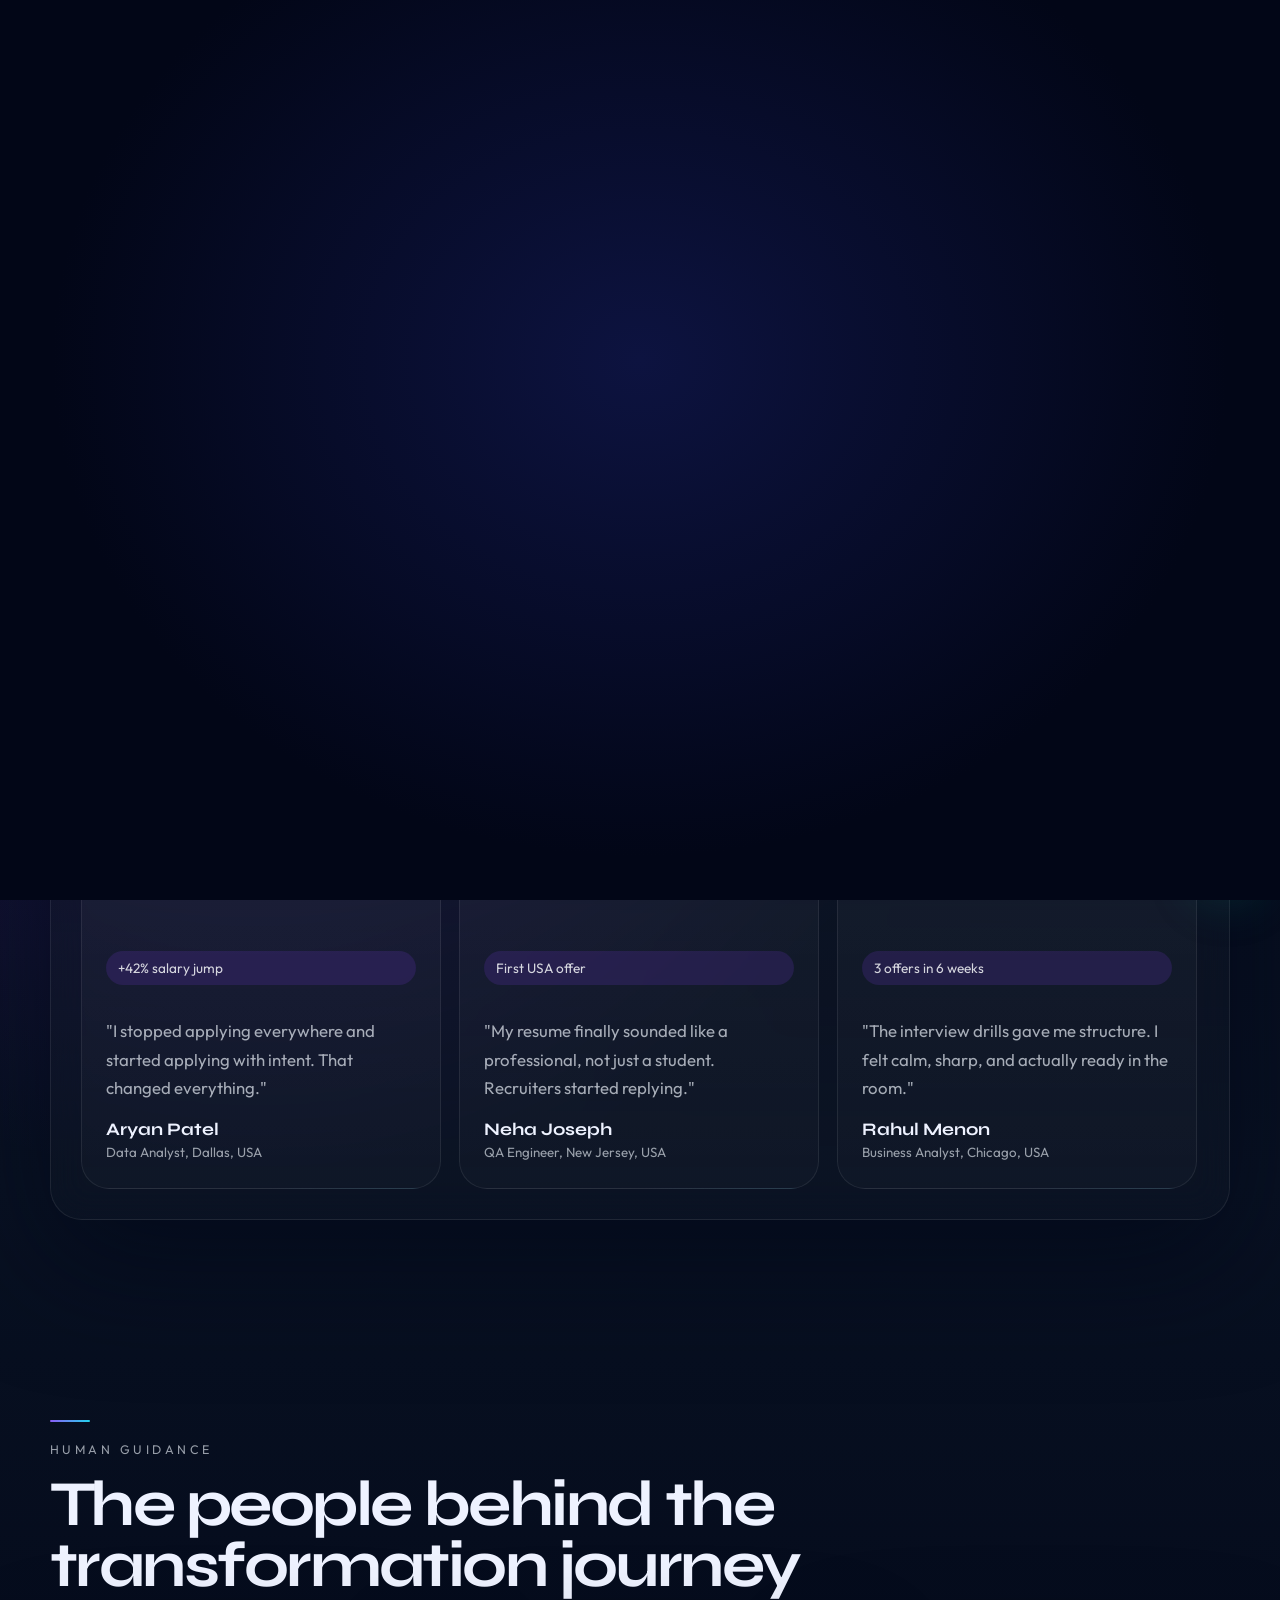
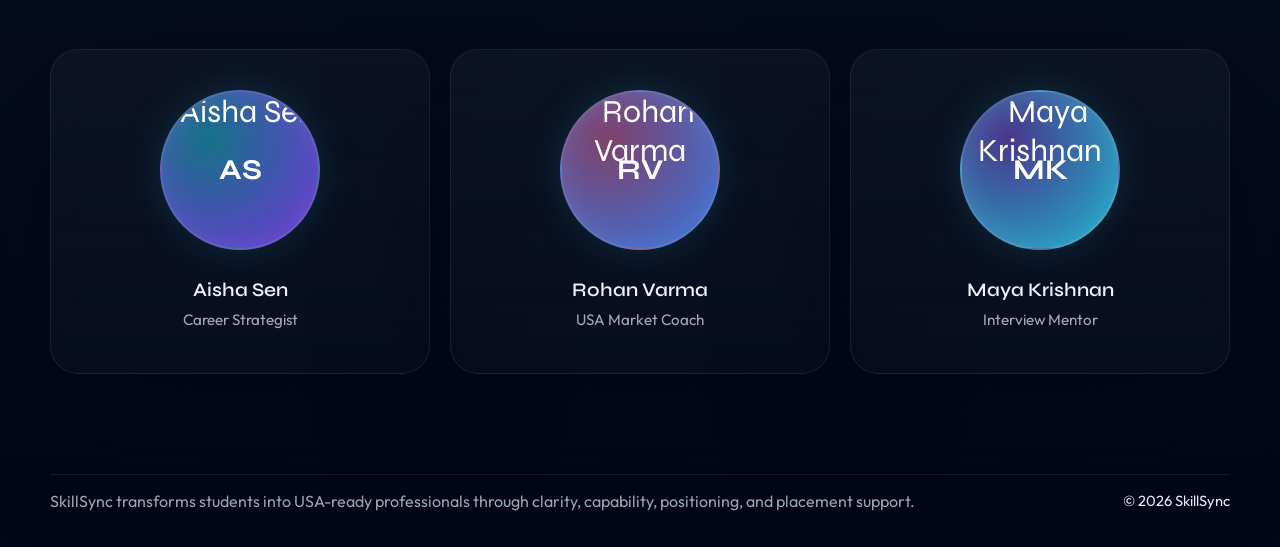
==== commit 8e0f16ec: "perf: optimize interaction responsiveness and scroll performance by implementing rAF throttling, GPU" ====
--- a/about.html
+++ b/about.html
@@ -230,6 +230,16 @@
     <script src="https://unpkg.com/@studio-freight/lenis@1.0.42/dist/lenis.min.js"></script>
     <script src="https://cdnjs.cloudflare.com/ajax/libs/bodymovin/5.12.2/lottie.min.js"></script>
     <script src="main.js"></script>
+
+    <!-- Service Worker Registration -->
+    <script>
+      if ('serviceWorker' in navigator) {
+        window.addEventListener('load', () => {
+          navigator.serviceWorker.register('/sw.js', { scope: '/' })
+            .catch((err) => console.warn('[SkillSync SW] Registration failed:', err))
+        })
+      }
+    </script>
 </body>
 
 </html>
--- a/style.css
+++ b/style.css
@@ -33,13 +33,13 @@
   background:
     radial-gradient(
       circle at 20% 20%,
-      rgba(124, 58, 237, 0.22),
-      transparent 35%
+      rgba(124, 58, 237, 0.28),
+      transparent 38%
     ),
     radial-gradient(
       circle at 80% 10%,
-      rgba(34, 211, 238, 0.18),
-      transparent 28%
+      rgba(34, 211, 238, 0.22),
+      transparent 30%
     ),
     linear-gradient(180deg, #020617 0%, #081122 55%, #020617 100%);
   overflow-x: hidden;
@@ -163,29 +163,49 @@
 }
 
 
+/* Hide hero copy while preloader is active — body.is-loading set in HTML from first paint */
+.is-loading .hero-copy {
+  opacity: 0;
+  visibility: hidden;
+}
+/* Fade in hero copy when is-loading is removed — CSS fallback for any JS timing issues */
+.hero-copy {
+  transition: opacity 0.8s ease 0.15s;
+}
+
 #preloader {
   position: fixed;
   inset: 0;
-  background:
-    radial-gradient(
-      circle at 45% 35%,
-      rgba(34, 211, 238, 0.12),
-      transparent 32%
-    ),
-    radial-gradient(
-      circle at 58% 62%,
-      rgba(244, 114, 182, 0.1),
-      transparent 30%
-    ),
-    linear-gradient(145deg, #020617 0%, #08111f 48%, #050713 100%);
+  /* Solid dark background — greeting shows on its own screen, not over the hero */
+  background: radial-gradient(ellipse at 50% 40%, #0d1340 0%, #020617 65%);
   color: #fff;
   display: flex;
   justify-content: center;
   align-items: center;
   z-index: 9999;
-
-  clip-path: circle(100% at 50% 50%);
+  pointer-events: none;
   will-change: transform;
+}
+
+/* COLUMN STRIPS — cover screen during preloader exit */
+#preloader-tiles,
+.preloader-tiles {
+  position: fixed;        /* must be fixed to cover everything */
+  inset: 0;
+  display: flex;
+  flex-direction: row;
+  z-index: 10001;         /* above #preloader (9999) and #logo-loader (10000) */
+  pointer-events: none;
+  overflow: hidden;
+  visibility: hidden;     /* hidden during greeting, shown at exit wipe */
+}
+
+.preloader-tile {
+  flex: 1;
+  height: 100%;
+  background: #020617;
+  will-change: transform;
+  transform-origin: center top;
 }
 
 /* INNER */
@@ -196,6 +216,8 @@
   width: 100%;
   height: 100%;
   padding: 0;
+  position: relative;
+  z-index: 9999;
 }
 
 /* TEXT */
@@ -217,6 +239,142 @@
   will-change: opacity, transform, filter;
 }
 
+/* ─── Enigma-style animation utilities ───────────────── */
+
+/* Word split reveal wrappers */
+.reveal-word-wrap {
+  display: inline-block;
+  overflow: hidden;
+  vertical-align: bottom;
+  line-height: inherit;
+}
+
+.reveal-word-inner {
+  display: inline-block;
+  will-change: transform;
+}
+
+/* Horizontal line wipe in */
+.line-wipe {
+  width: 0;
+  height: 1px;
+  background: linear-gradient(90deg, var(--violet), var(--cyan), transparent);
+  transition: width 0.9s cubic-bezier(0.16, 1, 0.3, 1);
+}
+
+.line-wipe.is-visible {
+  width: 100%;
+}
+
+/* Char-by-char scramble text */
+[data-scramble] {
+  will-change: auto;
+}
+
+/* Nav link — Enigma style: slide text upward on hover with clip-path */
+.site-nav a {
+  position: relative;
+  overflow: hidden;
+  display: inline-block;
+}
+
+/* Tile variation: every nth tile gets a subtle hue shift */
+.preloader-tile:nth-child(3n) {
+  background:
+    radial-gradient(
+      ellipse at 60% 40%,
+      rgba(139, 92, 246, 0.1),
+      transparent 60%
+    ),
+    linear-gradient(145deg, #020617 0%, #08111f 60%, #050713 100%);
+}
+
+.preloader-tile:nth-child(5n) {
+  background:
+    radial-gradient(
+      ellipse at 30% 70%,
+      rgba(244, 114, 182, 0.06),
+      transparent 60%
+    ),
+    linear-gradient(145deg, #020617 0%, #08111f 60%, #050713 100%);
+}
+
+/* ─── Hero section entrance \u2014 Enigma-style stagger ──────── */
+.hero-copy [data-reveal] {
+  transition: none;
+}
+
+/* Paragraph reveal \u2014 lines fade up one by one */
+.para-reveal-line {
+  display: block;
+  overflow: hidden;
+}
+
+.para-reveal-inner {
+  display: block;
+  will-change: transform, opacity;
+}
+
+/* Section heading accent dash */
+.section-intro::before {
+  content: '';
+  display: block;
+  width: 40px;
+  height: 2px;
+  background: linear-gradient(90deg, var(--violet), var(--cyan));
+  margin-bottom: 20px;
+  border-radius: 2px;
+  transform-origin: left center;
+  animation: none;
+}
+
+/* Eyebrow \u2014 gradient text on scroll entry (applied via JS class) */
+.eyebrow.is-active {
+  background: linear-gradient(90deg, var(--violet), var(--cyan));
+  -webkit-background-clip: text;
+  -webkit-text-fill-color: transparent;
+  background-clip: text;
+}
+
+/* Hero h1 char span styling for scramble */
+.scramble-char {
+  display: inline-block;
+  will-change: transform, opacity, filter;
+}
+
+/* Smooth hero metrics counter entrance */
+.hero-metrics div {
+  transition: border-color 0.4s ease, box-shadow 0.4s ease;
+}
+
+.hero-metrics div:hover {
+  border-color: rgba(139, 92, 246, 0.3);
+  box-shadow: 0 0 24px rgba(139, 92, 246, 0.15);
+}
+
+/* ─── Nav hover: slide-up text reveal (Enigma style) ──── */
+.site-nav a .nav-text-inner {
+  display: inline-block;
+  transition: transform 0.4s cubic-bezier(0.16, 1, 0.3, 1);
+}
+
+.site-nav a:hover .nav-text-inner {
+  transform: translateY(-110%);
+}
+
+.site-nav a .nav-text-clone {
+  position: absolute;
+  top: 110%;
+  left: 0;
+  width: 100%;
+  transition: transform 0.4s cubic-bezier(0.16, 1, 0.3, 1);
+}
+
+.site-nav a:hover .nav-text-clone {
+  transform: translateY(-110%);
+}
+
+
 img {
   max-width: 100%;
   display: block;
@@ -264,7 +422,6 @@
 }
 
 .section-intro h2,
-.hero-copy h1,
 .contact-copy h2 {
   margin: 0;
   font-family: 'Syne', sans-serif;
@@ -272,6 +429,8 @@
   line-height: 0.95;
   letter-spacing: -0.04em;
 }
+
+
 
 .section-intro h2 {
   font-size: clamp(2.5rem, 5vw, 4.8rem);
@@ -419,10 +578,7 @@
   align-items: center;
 }
 
-.hero h1 {
-  opacity: 0;
-  transform: translateY(40px);
-}
+
 
 .hero-layout {
   position: relative;
@@ -436,6 +592,12 @@
 .hero-copy h1 {
   font-size: clamp(3.6rem, 9vw, 7.2rem);
   max-width: 10ch;
+  /* margin-bottom via shorthand below — font styles in the selector above */
+  margin: 0 0 clamp(1.5rem, 3vw, 2.5rem);
+  font-family: 'Syne', sans-serif;
+  font-weight: 700;
+  line-height: 0.95;
+  letter-spacing: -0.04em;
 }
 
 .hero-text,
@@ -1392,6 +1554,12 @@
   flex-direction: column;
 }
 
+@media (max-width: 768px) {
+  .testimonial-content {
+    padding: 20px 18px;
+  }
+}
+
 .salary-badge {
   display: inline-flex;
   padding: 8px 12px;
@@ -2053,7 +2221,11 @@
   }
 
   .hero-copy h1 {
-    max-width: 8ch;
+    font-size: clamp(2.6rem, 10vw, 4rem);
+    max-width: none;
+    overflow-wrap: break-word;
+    word-break: break-word;
+    margin-bottom: clamp(1.25rem, 4vw, 2rem);
   }
 
   .hero-panel-visual,
@@ -2074,10 +2246,16 @@
     height: 62px;
   }
 
+  /* ── Carousel shell: tighter padding on mobile so cards have room ──
+     Shell had 24px padding → 48px total consumed, leaving the card
+     wider than the carousel-window, clipping the right border. */
   .journey-pin,
-  .contact-shell,
+  .contact-shell {
+    padding: 24px;
+  }
+
   .carousel-shell {
-    padding: 24px;
+    padding: 16px 16px 20px;
   }
 
   .progress-orbit {
@@ -2089,8 +2267,15 @@
     inset: -16%;
   }
 
+  /* ── Testimonial card: correct width to fit inside the carousel window ──
+     Available width = 100vw
+       - container margin (40px)
+       - container padding-inline x2 (32px)
+       - carousel-shell padding x2 (32px, reduced above)
+       = 100vw - 104px
+     Using min() so it never exceeds 300px on larger phones. */
   .testimonial-card {
-    flex-basis: min(300px, calc(100vw - 72px));
+    flex-basis: min(300px, calc(100vw - 104px));
     min-height: 0;
   }
 
@@ -2127,6 +2312,19 @@
   }
 }
 
+/* Mobile background — same dark navy palette as desktop, no purple shift */
+@media (max-width: 768px) {
+  body {
+    background:
+      radial-gradient(
+        circle at 50% 8%,
+        rgba(34, 60, 150, 0.22),
+        transparent 45%
+      ),
+      linear-gradient(180deg, #020617 0%, #05091a 50%, #020617 100%);
+  }
+}
+
 @media (max-width: 420px) {
   .preloader-word {
     font-size: 2.45rem;
@@ -2140,8 +2338,8 @@
 }
 
 @media (hover: none), (pointer: coarse) {
-  .cursor,
-  .floating-whatsapp {
+  /* Only hide the mouse cursor — WhatsApp stays visible on mobile */
+  .cursor {
     display: none;
   }
 }
@@ -2183,15 +2381,8 @@
 /* ─────────────────────────────────────────────
    HERO H1 — word-split reveal states
 ───────────────────────────────────────────── */
-.hero h1 .word {
-  display: inline-block;
-  overflow: hidden;
-}
-
-.hero h1 .word-inner {
-  display: inline-block;
-  will-change: transform, opacity;
-}
+/* Hero h1 uses the shared .reveal-word-wrap / .reveal-word-inner curtain system
+   defined in the WORD CURTAIN REVEAL section below */
 
 /* ─────────────────────────────────────────────
    HERO METRICS — animated counters shimmer
@@ -2524,10 +2715,24 @@
 }
 
 /* ─────────────────────────────────────────────
-   TEXT SCRAMBLE
+   WORD CURTAIN REVEAL
+   Wraps split by JS: .reveal-word-wrap > .reveal-word-inner
 ───────────────────────────────────────────── */
-[data-scramble] {
-  will-change: contents;
+.reveal-word-wrap {
+  display: inline-block;
+  overflow: hidden;
+  /* Align to text baseline so words sit naturally */
+  vertical-align: bottom;
+  /* Tiny extra space so descenders don't clip */
+  padding-bottom: 0.06em;
+  margin-bottom: -0.06em;
+  line-height: inherit;
+}
+
+.reveal-word-inner {
+  display: inline-block;
+  will-change: transform;
+  line-height: inherit;
 }
 
 /* ─────────────────────────────────────────────
@@ -2728,4 +2933,232 @@
 @media (max-width: 768px) {
   .blog-grid { grid-template-columns: 1fr; }
   .blog-preview-header { flex-direction: column; align-items: flex-start; }
-}
+
+  /* WhatsApp stacked BELOW back-to-top, both on the right */
+  .floating-whatsapp {
+    right: 20px;
+    left: auto;
+    bottom: 20px;
+    width: 46px;
+    height: 46px;
+  }
+
+  #back-to-top {
+    right: 20px;
+    bottom: 76px;  /* sits above WhatsApp */
+    width: 44px;
+    height: 44px;
+  }
+
+  /* Container breathing room */
+  .container {
+    padding-inline: max(16px, 4vw);
+  }
+
+  /* Hero copy: prevent overflow */
+  .hero-copy {
+    width: 100%;
+    padding-right: 0;
+    overflow: hidden;
+  }
+
+  /* Cap section h2 font-size on mobile to prevent overflow */
+  h2 {
+    font-size: clamp(1.7rem, 6.5vw, 2.6rem) !important;
+    word-break: break-word;
+    overflow-wrap: break-word;
+  }
+
+  /* Eyebrow: reduce letter-spacing so it fits */
+  .eyebrow {
+    letter-spacing: 0.1em;
+    font-size: 0.65rem;
+  }
+
+  /* Blog hero h1 */
+  .blog-hero h1 {
+    font-size: clamp(2.4rem, 10vw, 4rem);
+    word-break: break-word;
+  }
+
+  /* Loader brand text */
+  .loader-brand {
+    font-size: 1.05rem;
+    letter-spacing: 0.28em;
+  }
+}
+
+@media (max-width: 420px) {
+  .floating-whatsapp {
+    width: 42px;
+    height: 42px;
+    right: 14px;
+    bottom: 16px;
+  }
+
+  #back-to-top {
+    right: 14px;
+    bottom: 68px;
+    width: 40px;
+    height: 40px;
+  }
+
+  h2 {
+    font-size: clamp(1.5rem, 7vw, 2rem) !important;
+  }
+}
+
+/* ─────────────────────────────────────────────
+   MOBILE PERFORMANCE OPTIMIZATIONS
+   All rules here target touch/mobile devices only.
+   Goal: zero jank during scroll while keeping all visuals.
+───────────────────────────────────────────── */
+@media (hover: none) and (pointer: coarse) {
+  /* ── 1. Remove expensive backdrop-filter blurs on mobile ─────
+     backdrop-filter: blur() triggers a full compositing layer and
+     significantly increases GPU load during scroll on mobile.
+     We replace with a solid opaque fallback that looks identical. */
+  .nav-shell {
+    backdrop-filter: none;
+    -webkit-backdrop-filter: none;
+    background: rgba(6, 12, 26, 0.97);
+  }
+
+  .site-nav {
+    backdrop-filter: none;
+    -webkit-backdrop-filter: none;
+    background: rgba(6, 12, 26, 0.99);
+  }
+
+  .glass-panel {
+    backdrop-filter: none;
+    -webkit-backdrop-filter: none;
+    background: rgba(10, 16, 34, 0.92);
+  }
+
+  .team-link {
+    backdrop-filter: none;
+    -webkit-backdrop-filter: none;
+  }
+
+  /* ── 2. Reduce expensive CSS filters on scene elements ─────
+     filter: blur() on large elements forces software rasterisation on
+     many mobile GPUs, causing per-frame re-compositing during scroll. */
+  .mountain-front {
+    filter: none;
+  }
+
+  .mountain-mid {
+    filter: none;
+  }
+
+  .fog-a,
+  .fog-b {
+    filter: blur(16px); /* reduced from 24px/34px */
+  }
+
+  .sky-glow-a {
+    filter: blur(16px); /* reduced from 24px */
+  }
+
+  .sky-glow-b {
+    filter: blur(14px); /* reduced from 22px */
+  }
+
+  .loader-bg-glow {
+    filter: blur(32px); /* reduced from 48px */
+  }
+
+  /* ── 3. Scope will-change more precisely on mobile ────────
+     Over-applying will-change creates too many compositing layers and
+     eats into the mobile GPU memory budget, causing jank. Only apply
+     it to elements that are actively being GSAP-animated. */
+  .sky-glow,
+  .orb,
+  .ring,
+  .mountain,
+  .fog,
+  .grid-haze {
+    will-change: auto;
+  }
+
+  .carousel-track {
+    will-change: auto;
+  }
+
+  .letter {
+    will-change: auto;
+  }
+
+  .reveal-word-inner {
+    will-change: auto;
+  }
+
+  .service-card {
+    /* Disable 3D card tilt on mobile (no mousemove to drive it) */
+    transform-style: flat;
+    will-change: auto;
+  }
+
+  /* ── 4. content-visibility for offscreen sections ────────
+     Tells the browser to skip layout + paint for sections not yet
+     on screen. This is one of the highest-ROI mobile perf tricks.
+     contain-intrinsic-size prevents layout shift when the section
+     enters the viewport. */
+  .services,
+  .journey,
+  .testimonials,
+  .team,
+  .faq,
+  .contact,
+  .blog-preview {
+    content-visibility: auto;
+    contain-intrinsic-size: 0 600px;
+  }
+
+  /* ── 5. Disable non-essential CSS animations on mobile ───
+     The slideLine and scrollPulse CSS animations run at 60fps
+     independently of GSAP. On mobile they add to the animation
+     budget without being critical to the experience. */
+  .panel-line span {
+    animation: none;
+    top: 40px; /* rest at midpoint */
+    opacity: 0.7;
+  }
+
+  /* salary badge pulse — keep but slow down so it’s less frequent */
+  .salary-badge {
+    animation-duration: 5s;
+  }
+
+  /* ── 6. Hero floating lines Lottie — reduce opacity to hide on mobile ─
+     The hero floating lines SVG is scroll-driven via bindLottieToScroll
+     which calls goToAndStop() on every scroll tick — expensive on mobile.
+     CSS hides it so the ScrollTrigger + Lottie overhead is wasted on nothing
+     even if the JS still sets it up. */
+  .hero-floating-lines {
+    display: none !important;
+  }
+
+  /* ── 7. Disable the CSS noise texture on mobile ────────
+     The fixed noise overlay with mix-blend-mode: soft-light forces a
+     full-screen blend composite every frame — expensive during scroll. */
+  .noise {
+    display: none;
+  }
+
+  /* ── 8. Promote preloader tiles to GPU layer during wipe animation ─ */
+  .preloader-tile {
+    will-change: transform;
+  }
+
+  /* ── 9. Simpler service card hover (no border gradient trace on mobile) */
+  .service-card::before {
+    display: none;
+  }
+
+  /* ── 10. Disable the hero cursor spotlight on touch devices ───── */
+  .hero::before {
+    display: none;
+  }
+}
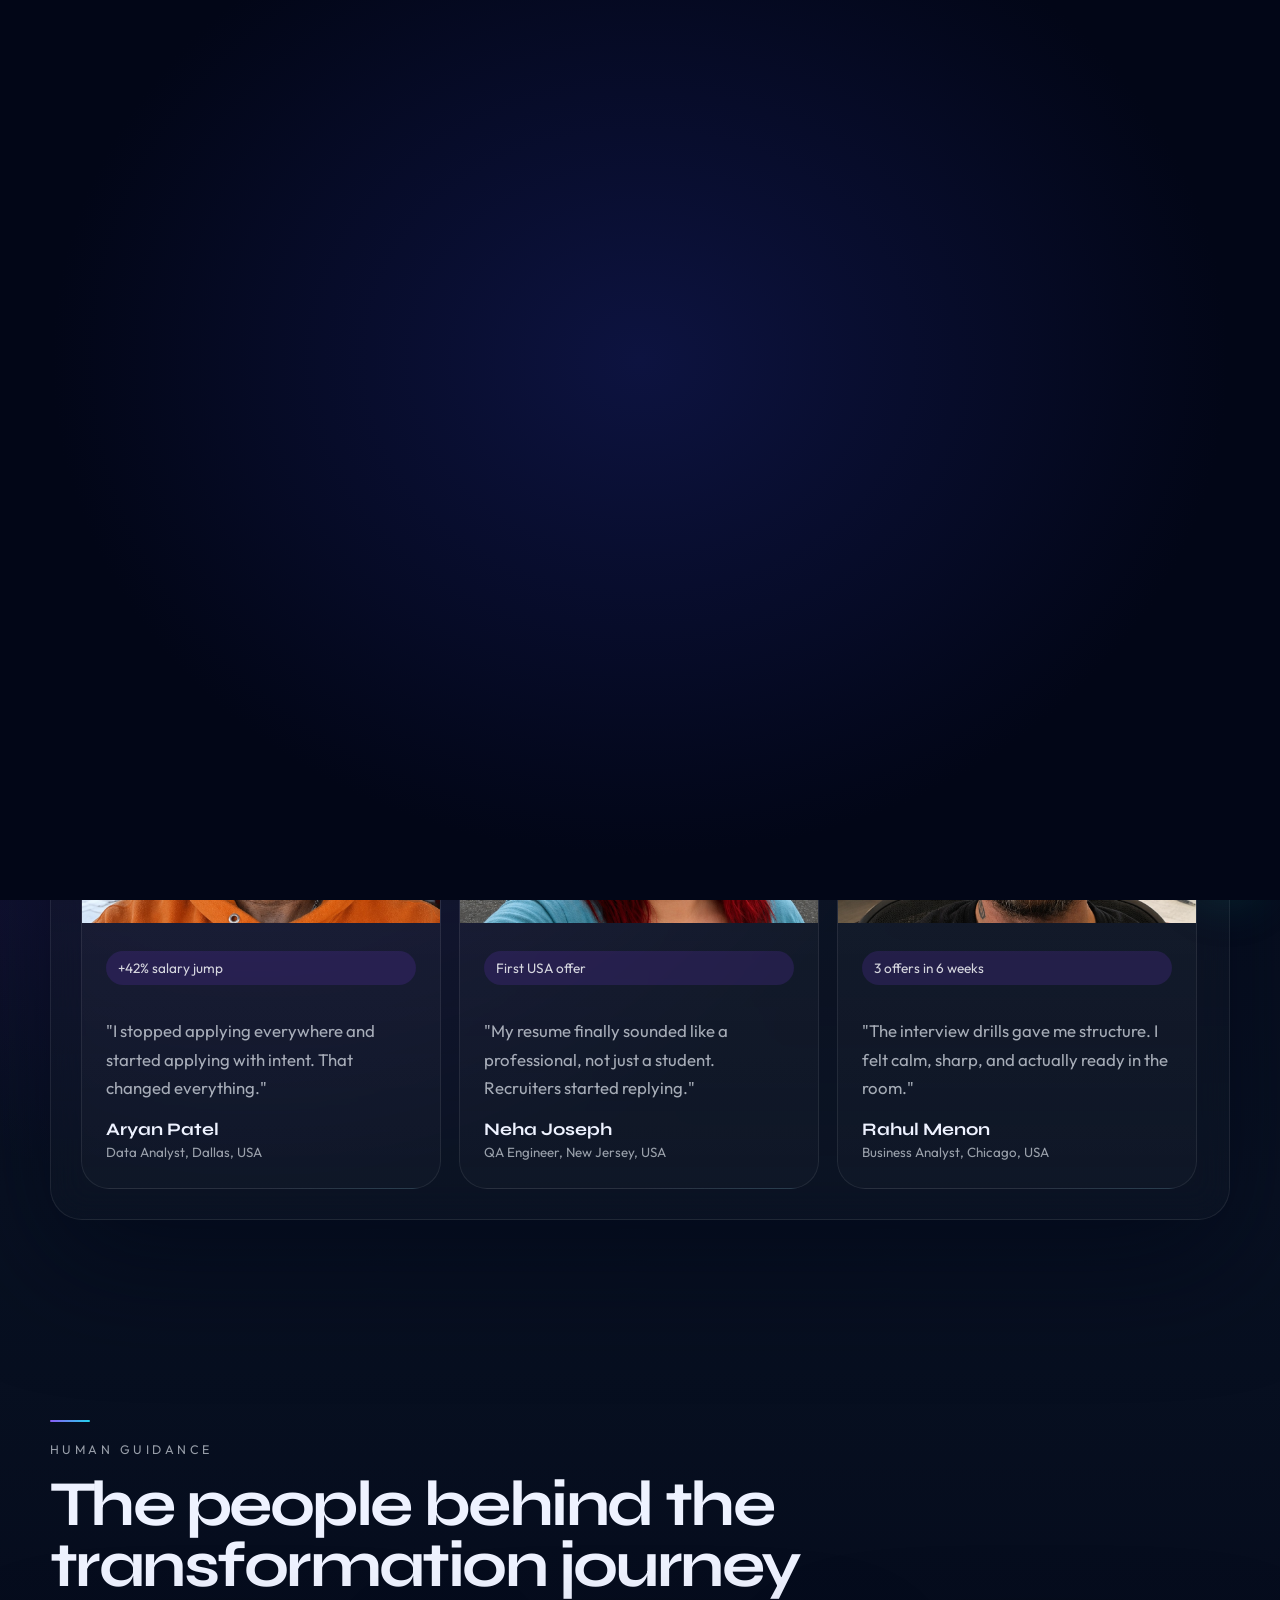
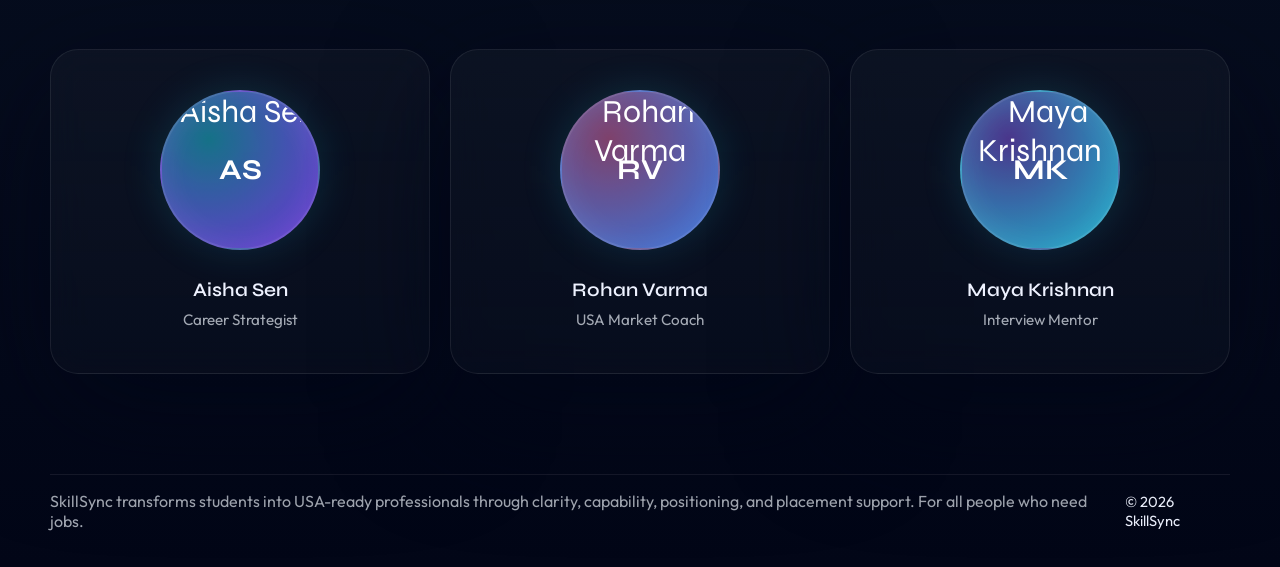
==== commit 701e88b7: "Add new video asset to the project" ====
--- a/about.html
+++ b/about.html
@@ -64,7 +64,7 @@
                 <a class="cursor-hover" href="blog.html">Blog</a>
                 <a class="cursor-hover" href="contact.html">Contact</a>
             </nav>
-            <a class="nav-cta button button-small cursor-hover magnetic" href="contact.html">Book Strategy Call</a>
+            <a class="nav-cta button button-small cursor-hover magnetic" href="contact.html">Book a Call</a>
         </div>
     </header>
 
@@ -90,8 +90,8 @@
                     <div class="carousel-window">
                         <div class="carousel-track">
                             <article class="testimonial-card">
-                                <img src="https://images.unsplash.com/photo-1500648767791-00dcc994a43e?w=800&h=1000&fit=crop&crop=faces"
-                                    alt="Aryan Patel" class="testimonial-avatar testimonial-avatar--focus-top">
+                                <img src="assets/employee/Carlos%20Dawson.jpeg"
+                                    alt="Aryan Patel" class="testimonial-avatar testimonial-avatar--focus-top" loading="eager" decoding="async">
                                 <div class="testimonial-content">
                                     <span class="salary-badge">+42% salary jump</span>
                                     <p>"I stopped applying everywhere and started applying with intent. That changed
@@ -103,8 +103,8 @@
                                 </div>
                             </article>
                             <article class="testimonial-card">
-                                <img src="https://images.unsplash.com/photo-1494790108377-be9c29b29330?w=800&h=1000&fit=crop&crop=faces"
-                                    alt="Neha Joseph" class="testimonial-avatar">
+                                <img src="assets/employee/Elvia%20White.jpeg"
+                                    alt="Neha Joseph" class="testimonial-avatar" loading="lazy" decoding="async">
                                 <div class="testimonial-content">
                                     <span class="salary-badge">First USA offer</span>
                                     <p>"My resume finally sounded like a professional, not just a student. Recruiters
@@ -117,8 +117,8 @@
                                 </div>
                             </article>
                             <article class="testimonial-card">
-                                <img src="https://images.unsplash.com/photo-1506794778202-cad84cf45f1d?w=800&h=1000&fit=crop&crop=faces"
-                                    alt="Rahul Menon" class="testimonial-avatar">
+                                <img src="assets/employee/Robert%20Brown.jpeg"
+                                    alt="Rahul Menon" class="testimonial-avatar" loading="lazy" decoding="async">
                                 <div class="testimonial-content">
                                     <span class="salary-badge">3 offers in 6 weeks</span>
                                     <p>"The interview drills gave me structure. I felt calm, sharp, and actually ready
@@ -130,8 +130,8 @@
                                 </div>
                             </article>
                             <article class="testimonial-card">
-                                <img src="https://images.unsplash.com/photo-1438761681033-6461ffad8d80?w=800&h=1000&fit=crop&crop=faces"
-                                    alt="Sneha Reddy" class="testimonial-avatar testimonial-avatar--focus-right">
+                                <img src="assets/employee/Megan%20Palmer.jpeg"
+                                    alt="Sneha Reddy" class="testimonial-avatar testimonial-avatar--focus-right" loading="lazy" decoding="async">
                                 <div class="testimonial-content">
                                     <span class="salary-badge">Internship to full-time</span>
                                     <p>"They helped me position my projects like proof of capability, not just college
@@ -159,14 +159,15 @@
                     <article class="team-card glass-panel" data-reveal>
                         <div class="team-avatar avatar-a">
                             <img src="https://images.unsplash.com/photo-1544005313-94ddf0286df2?w=600&h=600&fit=crop"
-                                alt="Aisha Sen" class="avatar-img">
+                                alt="Aisha Sen" class="avatar-img" loading="lazy" decoding="async">
                             <span class="avatar-initials">AS</span>
                         </div>
                         <div class="team-info">
                             <h3>Aisha Sen</h3>
                             <p>Career Strategist</p>
                         </div>
-                        <a class="team-link cursor-hover" href="#" aria-label="Aisha Sen on LinkedIn">
+                        <a class="team-link cursor-hover" href="https://www.linkedin.com/" target="_blank" rel="noreferrer"
+                            aria-label="Aisha Sen on LinkedIn">
                             <svg viewBox="0 0 24 24" aria-hidden="true">
                                 <path
                                     d="M6.9 8.7H3.8V20h3.1V8.7Zm.2-3.6A1.8 1.8 0 1 0 3.5 5a1.8 1.8 0 0 0 3.6.1ZM20 13.1c0-3.4-1.8-5-4.3-5-2 0-2.9 1.1-3.4 1.9V8.7H9.2V20h3.1v-6.3c0-1.7.3-3.3 2.4-3.3 2 0 2 1.9 2 3.4V20H20v-6.9Z">
@@ -178,14 +179,15 @@
                     <article class="team-card glass-panel" data-reveal>
                         <div class="team-avatar avatar-b">
                             <img src="https://images.unsplash.com/photo-1547425260-76bcadfb4f2c?w=600&h=600&fit=crop"
-                                alt="Rohan Varma" class="avatar-img">
+                                alt="Rohan Varma" class="avatar-img" loading="lazy" decoding="async">
                             <span class="avatar-initials">RV</span>
                         </div>
                         <div class="team-info">
                             <h3>Rohan Varma</h3>
                             <p>USA Market Coach</p>
                         </div>
-                        <a class="team-link cursor-hover" href="#" aria-label="Rohan Varma on LinkedIn">
+                        <a class="team-link cursor-hover" href="https://www.linkedin.com/" target="_blank" rel="noreferrer"
+                            aria-label="Rohan Varma on LinkedIn">
                             <svg viewBox="0 0 24 24" aria-hidden="true">
                                 <path
                                     d="M6.9 8.7H3.8V20h3.1V8.7Zm.2-3.6A1.8 1.8 0 1 0 3.5 5a1.8 1.8 0 0 0 3.6.1ZM20 13.1c0-3.4-1.8-5-4.3-5-2 0-2.9 1.1-3.4 1.9V8.7H9.2V20h3.1v-6.3c0-1.7.3-3.3 2.4-3.3 2 0 2 1.9 2 3.4V20H20v-6.9Z">
@@ -197,14 +199,15 @@
                     <article class="team-card glass-panel" data-reveal>
                         <div class="team-avatar avatar-c">
                             <img src="https://images.unsplash.com/photo-1524504388940-b1c1722653e1?w=600&h=600&fit=crop"
-                                alt="Maya Krishnan" class="avatar-img">
+                                alt="Maya Krishnan" class="avatar-img" loading="lazy" decoding="async">
                             <span class="avatar-initials">MK</span>
                         </div>
                         <div class="team-info">
                             <h3>Maya Krishnan</h3>
                             <p>Interview Mentor</p>
                         </div>
-                        <a class="team-link cursor-hover" href="#" aria-label="Maya Krishnan on LinkedIn">
+                        <a class="team-link cursor-hover" href="https://www.linkedin.com/" target="_blank" rel="noreferrer"
+                            aria-label="Maya Krishnan on LinkedIn">
                             <svg viewBox="0 0 24 24" aria-hidden="true">
                                 <path
                                     d="M6.9 8.7H3.8V20h3.1V8.7Zm.2-3.6A1.8 1.8 0 1 0 3.5 5a1.8 1.8 0 0 0 3.6.1ZM20 13.1c0-3.4-1.8-5-4.3-5-2 0-2.9 1.1-3.4 1.9V8.7H9.2V20h3.1v-6.3c0-1.7.3-3.3 2.4-3.3 2 0 2 1.9 2 3.4V20H20v-6.9Z">
@@ -220,26 +223,27 @@
     <footer class="site-footer">
         <div class="container footer-shell">
             <p>SkillSync transforms students into USA-ready professionals through clarity, capability, positioning, and
-                placement support.</p>
+                placement support. For all people who need jobs.</p>
             <span>&copy; 2026 SkillSync</span>
         </div>
     </footer>
 
-    <script src="https://cdn.jsdelivr.net/npm/gsap@3.12.7/dist/gsap.min.js"></script>
-    <script src="https://cdn.jsdelivr.net/npm/gsap@3.12.7/dist/ScrollTrigger.min.js"></script>
-    <script src="https://unpkg.com/@studio-freight/lenis@1.0.42/dist/lenis.min.js"></script>
-    <script src="https://cdnjs.cloudflare.com/ajax/libs/bodymovin/5.12.2/lottie.min.js"></script>
-    <script src="main.js"></script>
+    <script defer src="https://cdn.jsdelivr.net/npm/gsap@3.12.7/dist/gsap.min.js"></script>
+    <script defer src="https://cdn.jsdelivr.net/npm/gsap@3.12.7/dist/ScrollTrigger.min.js"></script>
+    <script defer src="https://unpkg.com/@studio-freight/lenis@1.0.42/dist/lenis.min.js"></script>
+    <script defer src="https://cdnjs.cloudflare.com/ajax/libs/bodymovin/5.12.2/lottie.min.js"></script>
+    <script defer src="main.js"></script>
 
     <!-- Service Worker Registration -->
     <script>
       if ('serviceWorker' in navigator) {
         window.addEventListener('load', () => {
-          navigator.serviceWorker.register('/sw.js', { scope: '/' })
+          const swUrl = new URL('sw.js', window.location.href)
+          navigator.serviceWorker.register(swUrl, { scope: './' })
             .catch((err) => console.warn('[SkillSync SW] Registration failed:', err))
         })
       }
     </script>
 </body>
 
-</html>+</html>
--- a/style.css
+++ b/style.css
@@ -73,29 +73,66 @@
   overflow: hidden;
 }
 
-/* Animated ambient glow */
+/* ── Multi-layer ambient glow ── */
 .loader-bg-glow {
   position: absolute;
-  width: 70vmax;
-  height: 70vmax;
+  width: 80vmax;
+  height: 80vmax;
   border-radius: 50%;
   background: radial-gradient(
     circle,
-    rgba(124, 58, 237, 0.2) 0%,
-    rgba(34, 211, 238, 0.1) 38%,
+    rgba(124, 58, 237, 0.28) 0%,
+    rgba(34, 211, 238, 0.14) 38%,
     transparent 68%
   );
-  filter: blur(48px);
+  filter: blur(54px);
   animation: loaderGlowPulse 3.5s ease-in-out infinite;
   pointer-events: none;
 }
 
+/* Secondary glow — cyan accent offset */
+.loader-bg-glow::after {
+  content: '';
+  position: absolute;
+  inset: 15%;
+  border-radius: 50%;
+  background: radial-gradient(
+    circle at 60% 40%,
+    rgba(34, 211, 238, 0.18),
+    transparent 60%
+  );
+  animation: loaderGlowPulse 4.2s ease-in-out infinite reverse;
+}
+
 @keyframes loaderGlowPulse {
-  0%, 100% { transform: scale(1); opacity: 0.8; }
-  50% { transform: scale(1.12); opacity: 1; }
-}
-
-/* Centered content stack */
+  0%, 100% { transform: scale(1);    opacity: 0.75; }
+  50%       { transform: scale(1.14); opacity: 1;    }
+}
+
+/* ── Decorative corner accents ── */
+#logo-loader::before,
+#logo-loader::after {
+  content: '';
+  position: absolute;
+  width: 160px;
+  height: 160px;
+  border-radius: 50%;
+  border: 1px solid rgba(139, 92, 246, 0.18);
+  pointer-events: none;
+}
+#logo-loader::before {
+  top: -48px;
+  left: -48px;
+  box-shadow: 0 0 80px rgba(124, 58, 237, 0.14);
+}
+#logo-loader::after {
+  bottom: -48px;
+  right: -48px;
+  box-shadow: 0 0 80px rgba(34, 211, 238, 0.12);
+  border-color: rgba(34, 211, 238, 0.15);
+}
+
+/* ── Centered content stack ── */
 .loader-content {
   position: relative;
   z-index: 1;
@@ -105,14 +142,67 @@
   gap: 14px;
 }
 
-/* Lottie icon — mask vignette knocks out baked-in background */
+/* ── Orbital ring around lottie ── */
+.loader-orbit {
+  position: absolute;
+  width: clamp(220px, 27vw, 310px);
+  height: clamp(220px, 27vw, 310px);
+  border-radius: 50%;
+  border: 1px solid transparent;
+  background:
+    linear-gradient(#020617, #020617) padding-box,
+    conic-gradient(
+      from 0deg,
+      transparent 0%,
+      rgba(139, 92, 246, 0.8) 25%,
+      rgba(34, 211, 238, 0.9) 50%,
+      transparent 75%
+    ) border-box;
+  animation: loaderOrbit 2.8s linear infinite;
+  pointer-events: none;
+  /* center on the lottie icon — lottie is first in the flex stack */
+  top: clamp(-34px, -2.4vw, -44px);
+  left: 50%;
+  transform: translateX(-50%);
+  z-index: 0;
+}
+
+/* Small bright dot travelling around the orbit */
+.loader-orbit::before {
+  content: '';
+  position: absolute;
+  top: -4px;
+  left: 50%;
+  transform: translateX(-50%);
+  width: 8px;
+  height: 8px;
+  border-radius: 50%;
+  background: var(--cyan);
+  box-shadow: 0 0 14px 4px rgba(34, 211, 238, 0.7);
+}
+
+/* Outer faint ring */
+.loader-orbit::after {
+  content: '';
+  position: absolute;
+  inset: -22px;
+  border-radius: 50%;
+  border: 1px solid rgba(139, 92, 246, 0.08);
+  pointer-events: none;
+}
+
+@keyframes loaderOrbit {
+  to { transform: translateX(-50%) rotate(360deg); }
+}
+
+/* ── Lottie icon wrap — mask vignette ── */
 .loader-lottie-wrap {
-  width: clamp(150px, 20vw, 210px);
-  height: clamp(150px, 20vw, 210px);
+  width: clamp(230px, 28vw, 360px);
+  height: clamp(190px, 24vw, 320px);
   flex-shrink: 0;
-  -webkit-mask-image: radial-gradient(circle at 50% 50%, black 42%, transparent 72%);
-  mask-image: radial-gradient(circle at 50% 50%, black 42%, transparent 72%);
-  margin-bottom: 4px;
+  position: relative;
+  z-index: 1;
+  margin-bottom: 2px;
 }
 
 .loader-lottie-wrap > svg {
@@ -120,35 +210,38 @@
   height: 100% !important;
 }
 
-/* Brand name */
+/* ── Brand name — gradient text ── */
 .loader-brand {
   font-family: 'Syne', sans-serif;
   font-size: clamp(1.1rem, 2.8vw, 1.9rem);
   font-weight: 800;
   letter-spacing: 0.38em;
-  color: white;
   margin: 0;
-  text-indent: 0.38em; /* compensate letter-spacing on last char */
-}
-
-/* Tagline */
+  text-indent: 0.38em;
+  background: linear-gradient(90deg, #ffffff 0%, var(--cyan) 60%, var(--violet) 100%);
+  -webkit-background-clip: text;
+  -webkit-text-fill-color: transparent;
+  background-clip: text;
+}
+
+/* ── Tagline ── */
 .loader-sub {
   font-size: 0.7rem;
   letter-spacing: 0.26em;
   text-transform: uppercase;
-  color: rgba(226, 232, 240, 0.38);
+  color: rgba(226, 232, 240, 0.42);
   margin: 0;
   text-indent: 0.26em;
 }
 
-/* Progress sweep line */
+/* ── Progress sweep line — wider with dual-color shine ── */
 .loader-line {
-  width: min(220px, 60vw);
+  width: min(240px, 62vw);
   height: 1px;
-  background: rgba(255, 255, 255, 0.07);
+  background: rgba(255, 255, 255, 0.06);
   position: relative;
   overflow: hidden;
-  margin-top: 6px;
+  margin-top: 8px;
   border-radius: 1px;
 }
 
@@ -471,18 +564,26 @@
   gap: 24px;
   padding: 14px 18px;
   border-radius: 999px;
-  background: rgba(8, 15, 32, 0.52);
+  background: rgba(8, 15, 32, 0.34);
   border: 1px solid rgba(255, 255, 255, 0.08);
   backdrop-filter: blur(16px);
+  -webkit-backdrop-filter: blur(16px);
   position: relative;
+  transition: background 0.4s ease, box-shadow 0.4s ease, border-color 0.4s ease;
 }
 
 .brand {
   flex: 0 0 auto;
+  display: flex;
+  align-items: center;
+  padding: 3px 0;
 }
 
 .brand img {
-  width: 160px;
+  display: block;
+  width: 172px;
+  height: auto;
+  object-fit: contain;
   opacity: 0.96;
 }
 
@@ -574,8 +675,13 @@
 .hero {
   min-height: 100svh;
   padding-top: 140px;
+  margin-top: 0;
   display: flex;
   align-items: center;
+  position: relative;
+  overflow: hidden;
+  isolation: isolate;
+  background: #020617;
 }
 
 
@@ -584,9 +690,14 @@
   position: relative;
   z-index: 2;
   display: grid;
-  grid-template-columns: minmax(0, 1.2fr) minmax(320px, 0.8fr);
+  grid-template-columns: minmax(0, 1fr);
   align-items: center;
-  gap: 48px;
+  gap: 32px;
+}
+
+.hero-copy {
+  max-width: 920px;
+  text-shadow: 0 18px 46px rgba(2, 6, 23, 0.62);
 }
 
 .hero-copy h1 {
@@ -602,8 +713,6 @@
 
 .hero-text,
 .contact-copy p,
-.journey-kicker,
-.journey-narrative p,
 .hero-metrics p,
 .service-card p,
 .testimonial-card p,
@@ -618,12 +727,12 @@
   max-width: 620px;
   margin: 28px 0 0;
   font-size: clamp(1rem, 2vw, 1.15rem);
+  color: rgba(248, 250, 252, 0.86);
 }
 
 .hero-line-accent,
 .hero-line-lottie,
 .section-accent-line,
-.journey-line-lottie,
 .hero-scanner-lottie,
 .contact-hud,
 .contact-scanner-lottie {
@@ -648,8 +757,10 @@
 .hero-metrics div {
   padding: 18px 20px;
   border-radius: 22px;
-  background: rgba(15, 23, 42, 0.28);
-  border: 1px solid rgba(255, 255, 255, 0.08);
+  background: rgba(2, 6, 23, 0.42);
+  border: 1px solid rgba(255, 255, 255, 0.12);
+  backdrop-filter: blur(12px);
+  -webkit-backdrop-filter: blur(12px);
 }
 
 .hero-metrics span {
@@ -663,7 +774,6 @@
 .hero-metrics p,
 .panel-tag,
 .path-steps span,
-.journey-label,
 .salary-badge,
 .form-note,
 .footer-shell span {
@@ -753,42 +863,30 @@
   box-shadow: 0 0 16px rgba(34, 211, 238, 0.8);
 }
 
-.panel-line {
-  height: 130px;
-  width: 1px;
-  margin: 0 0 0 4px;
-  background: rgba(255, 255, 255, 0.08);
-  position: relative;
-}
-
-.panel-line span {
-  position: absolute;
-  top: 0;
-  left: 50%;
-  width: 6px;
-  height: 46px;
-  border-radius: 999px;
-  background: linear-gradient(180deg, var(--cyan), var(--violet));
-  transform: translateX(-50%);
-  animation: slideLine 2.6s ease-in-out infinite;
-}
-
-@keyframes slideLine {
-  0%,
-  100% {
-    transform: translate(-50%, 0);
-    opacity: 0.4;
-  }
-  50% {
-    transform: translate(-50%, 82px);
-    opacity: 1;
-  }
-}
+
 
 .hero-scene {
   position: absolute;
   inset: 0;
   overflow: hidden;
+  z-index: 0;
+}
+
+.hero-video {
+  position: absolute;
+  inset: 0;
+  width: 100%;
+  height: 100%;
+  object-fit: cover;
+}
+
+.hero-video-overlay {
+  position: absolute;
+  inset: 0;
+  background:
+    linear-gradient(90deg, rgba(2, 6, 23, 0.78) 0%, rgba(2, 6, 23, 0.42) 46%, rgba(2, 6, 23, 0.2) 100%),
+    linear-gradient(180deg, rgba(2, 6, 23, 0.28) 0%, rgba(2, 6, 23, 0.08) 42%, rgba(2, 6, 23, 0.64) 100%);
+  pointer-events: none;
 }
 
 .sky-glow,
@@ -1019,69 +1117,20 @@
 }
 
 .scroll-indicator {
-  position: absolute;
-  left: 50%;
-  bottom: 28px;
-  z-index: 2;
-  transform: translateX(-50%);
-  display: inline-flex;
-  flex-direction: column;
-  align-items: center;
-  gap: 12px;
-  color: rgba(226, 232, 240, 0.68);
-  font-size: 0.9rem;
-}
-
-.scroll-indicator i {
-  position: relative;
-  width: 1px;
-  height: 84px;
-  background: rgba(255, 255, 255, 0.14);
-}
-
-.scroll-indicator i::after {
-  content: '';
-  position: absolute;
-  left: 50%;
-  top: 0;
-  width: 6px;
-  height: 28px;
-  border-radius: 999px;
-  background: linear-gradient(180deg, var(--cyan), transparent);
-  transform: translateX(-50%);
-  animation: scrollPulse 2s ease-in-out infinite;
+  display: none;
 }
 
 @keyframes scrollPulse {
-  0% {
-    opacity: 0;
-    transform: translate(-50%, 0);
-  }
-  30% {
-    opacity: 1;
-  }
-  100% {
-    opacity: 0;
-    transform: translate(-50%, 52px);
-  }
-}
-
+  0% { opacity: 0; transform: translate(-50%, 0); }
+  30% { opacity: 1; }
+  100% { opacity: 0; transform: translate(-50%, 52px); }
+}
+
+/* ─────────────────────────────────────────────
+   CAREER JOURNEY (Home)
+───────────────────────────────────────────── */
 .journey {
   padding-top: 140px;
-}
-
-.section-accent-line {
-  position: relative;
-  width: min(100%, 420px);
-  height: 86px;
-  margin-top: 18px;
-  opacity: 0.96;
-}
-
-.journey-line-lottie {
-  width: 100%;
-  height: 100%;
-  filter: hue-rotate(110deg) saturate(1.05);
 }
 
 .journey-track {
@@ -1096,13 +1145,10 @@
   padding: 42px;
   border-radius: 36px;
   display: grid;
-  grid-template-columns: minmax(250px, 0.92fr) minmax(320px, 1fr) minmax(
-      260px,
-      0.88fr
-    );
-  gap: 32px;
+  grid-template-columns: minmax(220px, 0.9fr) minmax(300px, 1fr) minmax(240px, 0.9fr);
+  gap: 28px;
   align-items: center;
-  overflow: hidden;
+  overflow: visible;
 }
 
 .journey-pin::before,
@@ -1135,6 +1181,7 @@
 .journey-visual {
   position: relative;
   z-index: 1;
+  min-width: 0;
 }
 
 .journey-label {
@@ -1164,11 +1211,7 @@
 .stage-card.active {
   transform: translateX(10px);
   border-color: rgba(139, 92, 246, 0.35);
-  background: linear-gradient(
-    135deg,
-    rgba(124, 58, 237, 0.18),
-    rgba(34, 211, 238, 0.08)
-  );
+  background: linear-gradient(135deg, rgba(124, 58, 237, 0.18), rgba(34, 211, 238, 0.08));
   box-shadow: 0 18px 40px rgba(8, 15, 32, 0.32);
 }
 
@@ -1178,27 +1221,6 @@
   font-size: 0.78rem;
   letter-spacing: 0.14em;
   color: rgba(226, 232, 240, 0.56);
-}
-
-.stage-card h3,
-.journey-narrative h3,
-.service-card h3,
-.testimonial-card h3,
-.team-card h3 {
-  margin: 0;
-  font-family: 'Syne', sans-serif;
-}
-
-.testimonial-card h3 {
-  margin: 0 0 4px 0;
-  font-size: 1.1rem;
-}
-
-.stage-card p,
-.journey-narrative p,
-.testimonial-card small,
-.team-card p {
-  margin: 10px 0 0;
 }
 
 .journey-visual {
@@ -1215,17 +1237,89 @@
   border-radius: 32px;
   overflow: hidden;
   background:
-    radial-gradient(
-      circle at 50% 50%,
-      rgba(139, 92, 246, 0.14),
-      transparent 55%
-    ),
-    linear-gradient(
-      180deg,
-      rgba(255, 255, 255, 0.05),
-      rgba(255, 255, 255, 0.02)
-    );
+    radial-gradient(circle at 50% 50%, rgba(139, 92, 246, 0.14), transparent 55%),
+    linear-gradient(180deg, rgba(255, 255, 255, 0.05), rgba(255, 255, 255, 0.02));
   border: 1px solid rgba(255, 255, 255, 0.08);
+}
+
+.journey-glow {
+  position: absolute;
+  inset: 16%;
+  border-radius: 50%;
+  background: radial-gradient(circle, rgba(124, 58, 237, 0.22), transparent 68%);
+  filter: blur(24px);
+}
+
+.journey-copy {
+  display: flex;
+  flex-direction: column;
+  align-items: flex-start;
+  min-width: 0;
+}
+
+.journey-narrative h3 {
+  font-size: clamp(2rem, 4vw, 3.6rem);
+  margin-top: 8px;
+}
+
+.journey-kicker {
+  font-size: 1.25rem;
+  color: white;
+}
+
+/* Stage-specific glow colors */
+body[data-stage='0'] .journey-glow {
+  background: radial-gradient(circle, rgba(34, 211, 238, 0.24), transparent 68%);
+}
+body[data-stage='1'] .journey-glow {
+  background: radial-gradient(circle, rgba(34, 211, 238, 0.28), transparent 68%);
+}
+body[data-stage='2'] .journey-glow {
+  background: radial-gradient(circle, rgba(244, 114, 182, 0.26), transparent 68%);
+}
+body[data-stage='3'] .journey-glow {
+  background: radial-gradient(circle, rgba(139, 92, 246, 0.3), transparent 68%);
+}
+
+.lottie-shell::after {
+  content: '';
+  position: absolute;
+  inset: 0;
+  border-radius: inherit;
+  border: 1px solid rgba(255, 255, 255, 0.08);
+  pointer-events: none;
+  transition: border-color 0.4s ease;
+}
+body[data-stage='0'] .lottie-shell::after { border-color: rgba(34, 211, 238, 0.18); }
+body[data-stage='1'] .lottie-shell::after { border-color: rgba(34, 211, 238, 0.22); }
+body[data-stage='2'] .lottie-shell::after { border-color: rgba(244, 114, 182, 0.18); }
+body[data-stage='3'] .lottie-shell::after { border-color: rgba(139, 92, 246, 0.25); }
+
+.section-accent-line {
+  position: relative;
+  width: min(100%, 420px);
+  height: 86px;
+  margin-top: 18px;
+  opacity: 0.96;
+}
+
+.stage-card h3,
+.service-card h3,
+.testimonial-card h3,
+.team-card h3 {
+  margin: 0;
+  font-family: 'Syne', sans-serif;
+}
+
+.testimonial-card h3 {
+  margin: 0 0 4px 0;
+  font-size: 1.1rem;
+}
+
+.stage-card p,
+.testimonial-card small,
+.team-card p {
+  margin: 10px 0 0;
 }
 
 .lottie-player {
@@ -1235,107 +1329,13 @@
   overflow: hidden;
 }
 
-.journey-glow {
-  position: absolute;
-  inset: 16%;
-  border-radius: 50%;
-  background: radial-gradient(
-    circle,
-    rgba(124, 58, 237, 0.22),
-    transparent 68%
-  );
-  filter: blur(24px);
-}
-
 .lottie-player {
   position: relative;
   width: min(100%, 420px);
   aspect-ratio: 1 / 1;
 }
 
-.progress-orbit {
-  position: relative;
-  width: 220px;
-  height: 220px;
-  margin-bottom: 30px;
-}
-
-.progress-pulse {
-  position: absolute;
-  inset: -22%;
-  display: grid;
-  place-items: center;
-  pointer-events: none;
-  opacity: 0.46;
-  filter: drop-shadow(0 0 28px rgba(34, 211, 238, 0.2));
-}
-
-.progress-pulse-lottie {
-  width: 100%;
-  height: 100%;
-}
-
-.progress-orbit svg {
-  width: 100%;
-  height: 100%;
-  transform: rotate(-90deg);
-}
-
-.progress-track,
-.progress-bar {
-  fill: none;
-  stroke-width: 10;
-}
-
-.progress-track {
-  stroke: rgba(255, 255, 255, 0.08);
-}
-
-.progress-bar {
-  stroke: url(#progressGradient);
-  stroke-linecap: round;
-  stroke-dasharray: 553;
-  stroke-dashoffset: 414.75;
-  filter: drop-shadow(0 0 10px rgba(34, 211, 238, 0.65));
-}
-
-.progress-core {
-  position: absolute;
-  inset: 22%;
-  display: grid;
-  place-items: center;
-  align-content: center;
-  border-radius: 50%;
-  background: rgba(7, 11, 24, 0.74);
-  border: 1px solid rgba(255, 255, 255, 0.08);
-}
-
-.progress-core span {
-  font-family: 'Syne', sans-serif;
-  font-size: 2.15rem;
-}
-
-.progress-core small {
-  color: rgba(226, 232, 240, 0.68);
-  letter-spacing: 0.12em;
-  text-transform: uppercase;
-}
-
-.journey-copy {
-  display: flex;
-  flex-direction: column;
-  align-items: flex-start;
-}
-
-.journey-narrative h3 {
-  font-size: clamp(2rem, 4vw, 3.6rem);
-  margin-top: 8px;
-}
-
-.journey-kicker {
-  font-size: 1.25rem;
-  color: white;
-}
+/* progress-orbit / progress-pulse / progress-core fully removed */
 
 .services {
   padding-top: 80px;
@@ -1643,7 +1643,10 @@
 /* Ensure main content isn't hidden under fixed header on larger screens */
 @media (min-width: 900px) {
   main { padding-top: 100px; }
-  .hero { padding-top: 160px; }
+  .site-header + main > .hero:first-child {
+    padding-top: 260px;
+    margin-top: -100px;
+  }
 }
 
 .avatar-initials {
@@ -1861,6 +1864,16 @@
 .contact-form {
   display: grid;
   gap: 18px;
+}
+
+.field-row {
+  display: grid;
+  grid-template-columns: minmax(118px, 0.34fr) minmax(0, 1fr);
+  gap: 14px;
+}
+
+.field-code input {
+  text-align: left;
 }
 
 .form-success {
@@ -2041,15 +2054,10 @@
   position: absolute;
 }
 
-.progress-orbit svg::before {
-  content: '';
-}
-
 :is(
     .hero-ui-lottie,
     .hero-scanner-lottie,
-    .journey-line-lottie,
-    .progress-pulse-lottie,
+  
     .job-match-lottie,
     .form-rocket-lottie
   )
@@ -2155,7 +2163,10 @@
     grid-template-columns: 1fr;
   }
 
-  .hero-panel,
+  .hero-panel {
+    max-width: 620px;
+  }
+
   .journey-copy {
     max-width: 620px;
   }
@@ -2171,6 +2182,10 @@
     opacity: 0.12;
   }
 
+  .hero-metrics {
+    grid-template-columns: 1fr;
+  }
+
   .journey-track {
     min-height: auto;
   }
@@ -2179,10 +2194,6 @@
     width: var(--container);
     min-height: auto;
   }
-
-  .hero-metrics {
-    grid-template-columns: 1fr;
-  }
 }
 
 @media (max-width: 768px) {
@@ -2207,7 +2218,7 @@
   }
 
   .brand img {
-    width: 130px;
+    width: 144px;
   }
 
   .nav-cta {
@@ -2215,9 +2226,14 @@
   }
 
   .hero {
-    min-height: auto;
-    padding-top: 120px;
+    min-height: 100svh;
+    padding-top: 140px;
+    margin-top: 0;
     padding-bottom: 120px;
+  }
+
+  .field-row {
+    grid-template-columns: 1fr;
   }
 
   .hero-copy h1 {
@@ -2258,14 +2274,7 @@
     padding: 16px 16px 20px;
   }
 
-  .progress-orbit {
-    width: 180px;
-    height: 180px;
-  }
-
-  .progress-pulse {
-    inset: -16%;
-  }
+  /* progress-orbit removed */
 
   /* ── Testimonial card: correct width to fit inside the carousel window ──
      Available width = 100vw
@@ -2358,16 +2367,21 @@
   transform: scaleX(0);
   z-index: 10001;
   pointer-events: none;
+  opacity: 1;
+  transition: opacity 0.25s ease;
+}
+
+body.is-loading #scroll-progress {
+  opacity: 0;
 }
 
 /* ─────────────────────────────────────────────
    NAVBAR — scroll-active glassmorphism boost
 ───────────────────────────────────────────── */
 .site-header.scrolled .nav-shell {
-  background: rgba(4, 9, 22, 0.88);
+  background: rgba(4, 9, 22, 0.58);
   border-color: rgba(255, 255, 255, 0.12);
-  box-shadow: 0 8px 32px rgba(0, 0, 0, 0.6), 0 0 0 1px rgba(139, 92, 246, 0.12);
-  transition: background 0.4s ease, box-shadow 0.4s ease, border-color 0.4s ease;
+  box-shadow: 0 8px 32px rgba(0, 0, 0, 0.42), 0 0 0 1px rgba(139, 92, 246, 0.1);
 }
 
 /* ─────────────────────────────────────────────
@@ -2401,7 +2415,7 @@
 ───────────────────────────────────────────── */
 .marquee-section {
   overflow: hidden;
-  padding: 48px 0;
+  padding: 28px 0;
   border-top: 1px solid rgba(255, 255, 255, 0.05);
   border-bottom: 1px solid rgba(255, 255, 255, 0.05);
   position: relative;
@@ -2413,7 +2427,7 @@
   position: absolute;
   top: 0;
   bottom: 0;
-  width: 120px;
+  width: 100px;
   z-index: 2;
   pointer-events: none;
 }
@@ -2430,11 +2444,11 @@
 
 .marquee-eyebrow {
   text-align: center;
-  font-size: 0.72rem;
-  letter-spacing: 0.24em;
+  font-size: 0.65rem;
+  letter-spacing: 0.22em;
   text-transform: uppercase;
   color: rgba(226, 232, 240, 0.3);
-  margin-bottom: 28px;
+  margin-bottom: 18px;
 }
 
 .marquee-inner {
@@ -2447,8 +2461,8 @@
 .marquee-track {
   display: flex;
   align-items: center;
-  gap: 52px;
-  padding-right: 52px;
+  gap: 36px;
+  padding-right: 36px;
   white-space: nowrap;
   flex-shrink: 0;
 }
@@ -2456,11 +2470,11 @@
 .marquee-item {
   display: flex;
   align-items: center;
-  gap: 10px;
-  color: rgba(226, 232, 240, 0.28);
+  gap: 6px;
+  color: rgba(226, 232, 240, 0.25);
   font-family: 'Syne', sans-serif;
   font-weight: 700;
-  font-size: 1.05rem;
+  font-size: 0.68rem;
   letter-spacing: 0.06em;
   text-transform: uppercase;
   transition: color 0.35s ease;
@@ -2469,21 +2483,21 @@
 }
 
 .marquee-item:hover {
-  color: rgba(226, 232, 240, 0.72);
+  color: rgba(226, 232, 240, 0.65);
 }
 
 .marquee-item svg {
-  width: 18px;
-  height: 18px;
-  opacity: 0.55;
+  width: 11px;
+  height: 11px;
+  opacity: 0.45;
   flex-shrink: 0;
 }
 
 .marquee-separator {
-  width: 4px;
-  height: 4px;
+  width: 3px;
+  height: 3px;
   border-radius: 50%;
-  background: rgba(139, 92, 246, 0.5);
+  background: rgba(139, 92, 246, 0.45);
   flex-shrink: 0;
 }
 
@@ -2594,38 +2608,6 @@
 }
 
 /* ─────────────────────────────────────────────
-   JOURNEY VISUAL — step-specific glow colors
-───────────────────────────────────────────── */
-body[data-stage='0'] .journey-glow {
-  background: radial-gradient(circle, rgba(34, 211, 238, 0.24), transparent 68%);
-}
-body[data-stage='1'] .journey-glow {
-  background: radial-gradient(circle, rgba(34, 211, 238, 0.28), transparent 68%);
-}
-body[data-stage='2'] .journey-glow {
-  background: radial-gradient(circle, rgba(244, 114, 182, 0.26), transparent 68%);
-}
-body[data-stage='3'] .journey-glow {
-  background: radial-gradient(circle, rgba(139, 92, 246, 0.3), transparent 68%);
-}
-
-/* Stage-specific icon backgrounds */
-.lottie-shell::after {
-  content: '';
-  position: absolute;
-  inset: 0;
-  border-radius: inherit;
-  border: 1px solid rgba(255, 255, 255, 0.08);
-  pointer-events: none;
-  transition: border-color 0.4s ease;
-}
-
-body[data-stage='0'] .lottie-shell::after { border-color: rgba(34, 211, 238, 0.18); }
-body[data-stage='1'] .lottie-shell::after { border-color: rgba(34, 211, 238, 0.22); }
-body[data-stage='2'] .lottie-shell::after { border-color: rgba(244, 114, 182, 0.18); }
-body[data-stage='3'] .lottie-shell::after { border-color: rgba(139, 92, 246, 0.25); }
-
-/* ─────────────────────────────────────────────
    FORM FIELD — enhanced focus ring
 ───────────────────────────────────────────── */
 .field input:focus,
@@ -2740,28 +2722,357 @@
 ───────────────────────────────────────────── */
 .blog-hero {
   padding-top: 160px;
-  padding-bottom: 80px;
-  text-align: center;
+  padding-bottom: 60px;
+  text-align: left;
   position: relative;
 }
 
 .blog-hero h1 {
-  font-size: clamp(3rem, 7vw, 6rem);
+  font-size: clamp(2.4rem, 5.5vw, 4rem);
   font-family: 'Syne', sans-serif;
   font-weight: 800;
-  letter-spacing: -0.04em;
-  line-height: 1;
-  margin: 12px 0 20px;
+  letter-spacing: -0.03em;
+  line-height: 1.1;
+  margin: 12px 0 22px;
+  display: inline-block;
+  transform-origin: left center;
+  transition: transform 0.28s ease, text-shadow 0.28s ease;
+  will-change: transform;
+}
+
+.blog-hero h1:hover {
+  transform: scale(1.04);
+  text-shadow: 0 18px 44px rgba(124, 58, 237, 0.34);
 }
 
 .blog-hero p {
   max-width: 560px;
-  margin: 0 auto;
   color: var(--muted);
   font-size: 1.08rem;
   line-height: 1.7;
 }
 
+/* Post meta bar (author / date / tag) */
+.blog-post-meta-bar {
+  display: flex;
+  align-items: center;
+  flex-wrap: wrap;
+  gap: 10px 14px;
+  font-size: 0.82rem;
+  color: rgba(226, 232, 240, 0.55);
+  letter-spacing: 0.04em;
+}
+
+.bpmb-author {
+  display: flex;
+  align-items: center;
+  gap: 8px;
+  color: rgba(226, 232, 240, 0.82);
+  font-weight: 600;
+}
+
+.bpmb-avatar {
+  width: 28px;
+  height: 28px;
+  border-radius: 50%;
+  background: linear-gradient(135deg, var(--violet), var(--cyan));
+  display: grid;
+  place-items: center;
+  font-size: 0.72rem;
+  font-weight: 700;
+  color: white;
+  flex-shrink: 0;
+}
+
+.bpmb-sep { opacity: 0.35; }
+
+/* ── Blog content: 2-column layout ── */
+.blog-content-section {
+  padding-top: 0;
+  padding-bottom: 80px;
+}
+
+.blog-content-layout {
+  display: grid;
+  grid-template-columns: minmax(0, 1fr) 300px;
+  gap: 40px;
+  align-items: start;
+}
+
+/* ── Article ── */
+.blog-article { min-width: 0; }
+
+.blog-article-hero-img {
+  border-radius: 20px;
+  overflow: hidden;
+  margin-bottom: 36px;
+  border: 1px solid rgba(255, 255, 255, 0.07);
+  background: rgba(2, 6, 23, 0.75);
+}
+
+.blog-article-hero-img img {
+  width: 100%;
+  height: auto;
+  max-height: min(62vh, 560px);
+  object-fit: contain;
+  object-position: center;
+  display: block;
+}
+
+.blog-hero h1.is-typing::after {
+  content: '|';
+  margin-left: 6px;
+  color: rgba(226, 232, 240, 0.85);
+  animation: blogCaretBlink 0.85s step-end infinite;
+}
+
+@keyframes blogCaretBlink {
+  50% { opacity: 0; }
+}
+
+.blog-article-body {
+  font-size: 1.02rem;
+  line-height: 1.82;
+  color: rgba(226, 232, 240, 0.82);
+}
+
+.blog-article-body p { margin: 0 0 1.4em; }
+
+.blog-article-body h2 {
+  font-family: 'Syne', sans-serif;
+  font-size: clamp(1.4rem, 2.8vw, 1.9rem) !important;
+  font-weight: 700;
+  letter-spacing: -0.02em;
+  color: white;
+  margin: 2em 0 0.75em;
+  word-break: break-word;
+}
+
+.blog-article-body h3 {
+  font-family: 'Syne', sans-serif;
+  font-size: clamp(1.1rem, 2vw, 1.4rem);
+  font-weight: 700;
+  color: white;
+  margin: 1.6em 0 0.6em;
+}
+
+.blog-article-divider {
+  height: 1px;
+  background: rgba(255, 255, 255, 0.07);
+  margin: 48px 0;
+}
+
+/* ── Comments ── */
+.blog-comments-title {
+  font-family: 'Syne', sans-serif;
+  font-size: 1.4rem;
+  font-weight: 700;
+  color: white;
+  margin: 0 0 8px;
+}
+
+.blog-comments-note {
+  font-size: 0.82rem;
+  color: rgba(226, 232, 240, 0.5);
+  margin: 0 0 28px;
+}
+
+.req { color: var(--violet); }
+
+.blog-comment-fields {
+  display: grid;
+  grid-template-columns: repeat(3, 1fr);
+  gap: 14px;
+  margin-bottom: 14px;
+}
+
+.blog-comment-save {
+  display: flex;
+  align-items: flex-start;
+  gap: 10px;
+  margin: 6px 0 20px;
+}
+
+.blog-comment-save input[type="checkbox"] {
+  width: 16px;
+  height: 16px;
+  flex-shrink: 0;
+  margin-top: 2px;
+  accent-color: var(--violet);
+}
+
+.save-info-label {
+  font-size: 0.82rem;
+  color: rgba(226, 232, 240, 0.55);
+  line-height: 1.55;
+  cursor: pointer;
+}
+
+.blog-comment-submit {
+  min-height: 50px;
+  padding: 0 28px;
+  font-size: 0.95rem;
+}
+
+/* ── Sidebar ── */
+.blog-sidebar {
+  position: sticky;
+  top: 100px;
+  display: flex;
+  flex-direction: column;
+  gap: 24px;
+  min-width: 0;
+}
+
+.sidebar-widget {
+  border-radius: 20px;
+  padding: 22px;
+}
+
+.sidebar-widget-title {
+  font-family: 'Syne', sans-serif;
+  font-size: 1rem;
+  font-weight: 700;
+  color: white;
+  margin: 0 0 16px;
+  letter-spacing: 0.01em;
+  padding-bottom: 10px;
+  border-bottom: 1px solid rgba(255, 255, 255, 0.07);
+}
+
+/* Recent Works: 3-col photo grid */
+.sidebar-recent-works {
+  display: grid;
+  grid-template-columns: repeat(3, 1fr);
+  gap: 6px;
+}
+
+.srw-thumb {
+  display: block;
+  border-radius: 7px;
+  overflow: hidden;
+  aspect-ratio: 3 / 2;
+  background: rgba(2, 6, 23, 0.7);
+}
+
+.srw-thumb img {
+  width: 100%;
+  height: 100%;
+  object-fit: contain;
+  object-position: center;
+  display: block;
+  background: rgba(2, 6, 23, 0.7);
+  transition: opacity 0.3s ease;
+  opacity: 0.78;
+}
+
+.srw-thumb:hover img { opacity: 1; }
+
+/* Popular Posts */
+.sidebar-popular-posts {
+  list-style: none;
+  margin: 0;
+  padding: 0;
+  display: flex;
+  flex-direction: column;
+  gap: 14px;
+}
+
+.spp-item {
+  display: flex;
+  gap: 12px;
+  align-items: flex-start;
+}
+
+.spp-thumb {
+  flex-shrink: 0;
+  width: 64px;
+  height: 46px;
+  border-radius: 7px;
+  overflow: hidden;
+  display: block;
+  background: rgba(2, 6, 23, 0.7);
+}
+
+.spp-thumb img {
+  width: 100%;
+  height: 100%;
+  object-fit: contain;
+  object-position: center;
+  background: rgba(2, 6, 23, 0.7);
+  display: block;
+}
+
+.spp-info { flex: 1; min-width: 0; }
+
+.spp-title {
+  display: block;
+  font-size: 0.82rem;
+  font-weight: 600;
+  color: rgba(226, 232, 240, 0.88);
+  line-height: 1.4;
+  transition: color 0.25s ease;
+  margin-bottom: 3px;
+}
+
+.spp-title:hover { color: var(--cyan); }
+
+.spp-date {
+  font-size: 0.72rem;
+  color: rgba(226, 232, 240, 0.38);
+  letter-spacing: 0.04em;
+}
+
+/* Categories */
+.sidebar-categories {
+  list-style: none;
+  margin: 0;
+  padding: 0;
+  display: flex;
+  flex-direction: column;
+}
+
+.sidebar-categories li a {
+  display: flex;
+  align-items: center;
+  justify-content: space-between;
+  padding: 8px 0;
+  font-size: 0.88rem;
+  color: rgba(226, 232, 240, 0.7);
+  border-bottom: 1px solid rgba(255, 255, 255, 0.05);
+  transition: color 0.25s ease;
+}
+
+.sidebar-categories li:last-child a { border-bottom: none; }
+.sidebar-categories li a:hover { color: var(--cyan); }
+
+.scat-count {
+  font-size: 0.72rem;
+  color: rgba(226, 232, 240, 0.32);
+}
+
+/* Meta */
+.sidebar-meta {
+  list-style: none;
+  margin: 0;
+  padding: 0;
+  display: flex;
+  flex-direction: column;
+}
+
+.sidebar-meta li a {
+  display: block;
+  padding: 7px 0;
+  font-size: 0.88rem;
+  color: rgba(226, 232, 240, 0.7);
+  border-bottom: 1px solid rgba(255, 255, 255, 0.05);
+  transition: color 0.25s ease;
+}
+
+.sidebar-meta li:last-child a { border-bottom: none; }
+.sidebar-meta li a:hover { color: var(--cyan); }
+
+/* ── Old blog card styles (homepage preview) ── */
 .blog-grid {
   display: grid;
   grid-template-columns: repeat(3, minmax(0, 1fr));
@@ -2769,6 +3080,30 @@
   padding-bottom: 120px;
 }
 
+/* Blog content layout responsive */
+@media (max-width: 1100px) {
+  .blog-content-layout {
+    grid-template-columns: minmax(0, 1fr) 260px;
+    gap: 28px;
+  }
+  .blog-grid { grid-template-columns: repeat(2, 1fr); }
+}
+
+@media (max-width: 900px) {
+  .blog-content-layout {
+    grid-template-columns: 1fr;
+  }
+  .blog-sidebar {
+    position: static;
+    display: grid;
+    grid-template-columns: repeat(2, 1fr);
+    gap: 16px;
+  }
+  .blog-comment-fields {
+    grid-template-columns: 1fr 1fr;
+  }
+}
+
 .blog-card {
   position: relative;
   border-radius: 28px;
@@ -2795,13 +3130,10 @@
 .blog-card-thumb img {
   width: 100%;
   height: 100%;
-  object-fit: cover;
-  transition: transform 0.5s ease;
+  object-fit: contain;
+  object-position: center;
+  background: rgba(2, 6, 23, 0.75);
   display: block;
-}
-
-.blog-card:hover .blog-card-thumb img {
-  transform: scale(1.06);
 }
 
 .blog-card-thumb-overlay {
@@ -2842,6 +3174,15 @@
   color: white;
 }
 
+.blog-card-body h2 a {
+  color: inherit;
+  transition: color 0.25s ease;
+}
+
+.blog-card-body h2 a:hover {
+  color: var(--cyan);
+}
+
 .blog-card-body p {
   color: var(--muted);
   font-size: 0.92rem;
@@ -2933,6 +3274,9 @@
 @media (max-width: 768px) {
   .blog-grid { grid-template-columns: 1fr; }
   .blog-preview-header { flex-direction: column; align-items: flex-start; }
+  .blog-sidebar { grid-template-columns: 1fr !important; }
+  .blog-comment-fields { grid-template-columns: 1fr !important; }
+  .blog-hero { padding-top: 120px; }
 
   /* WhatsApp stacked BELOW back-to-top, both on the right */
   .floating-whatsapp {
